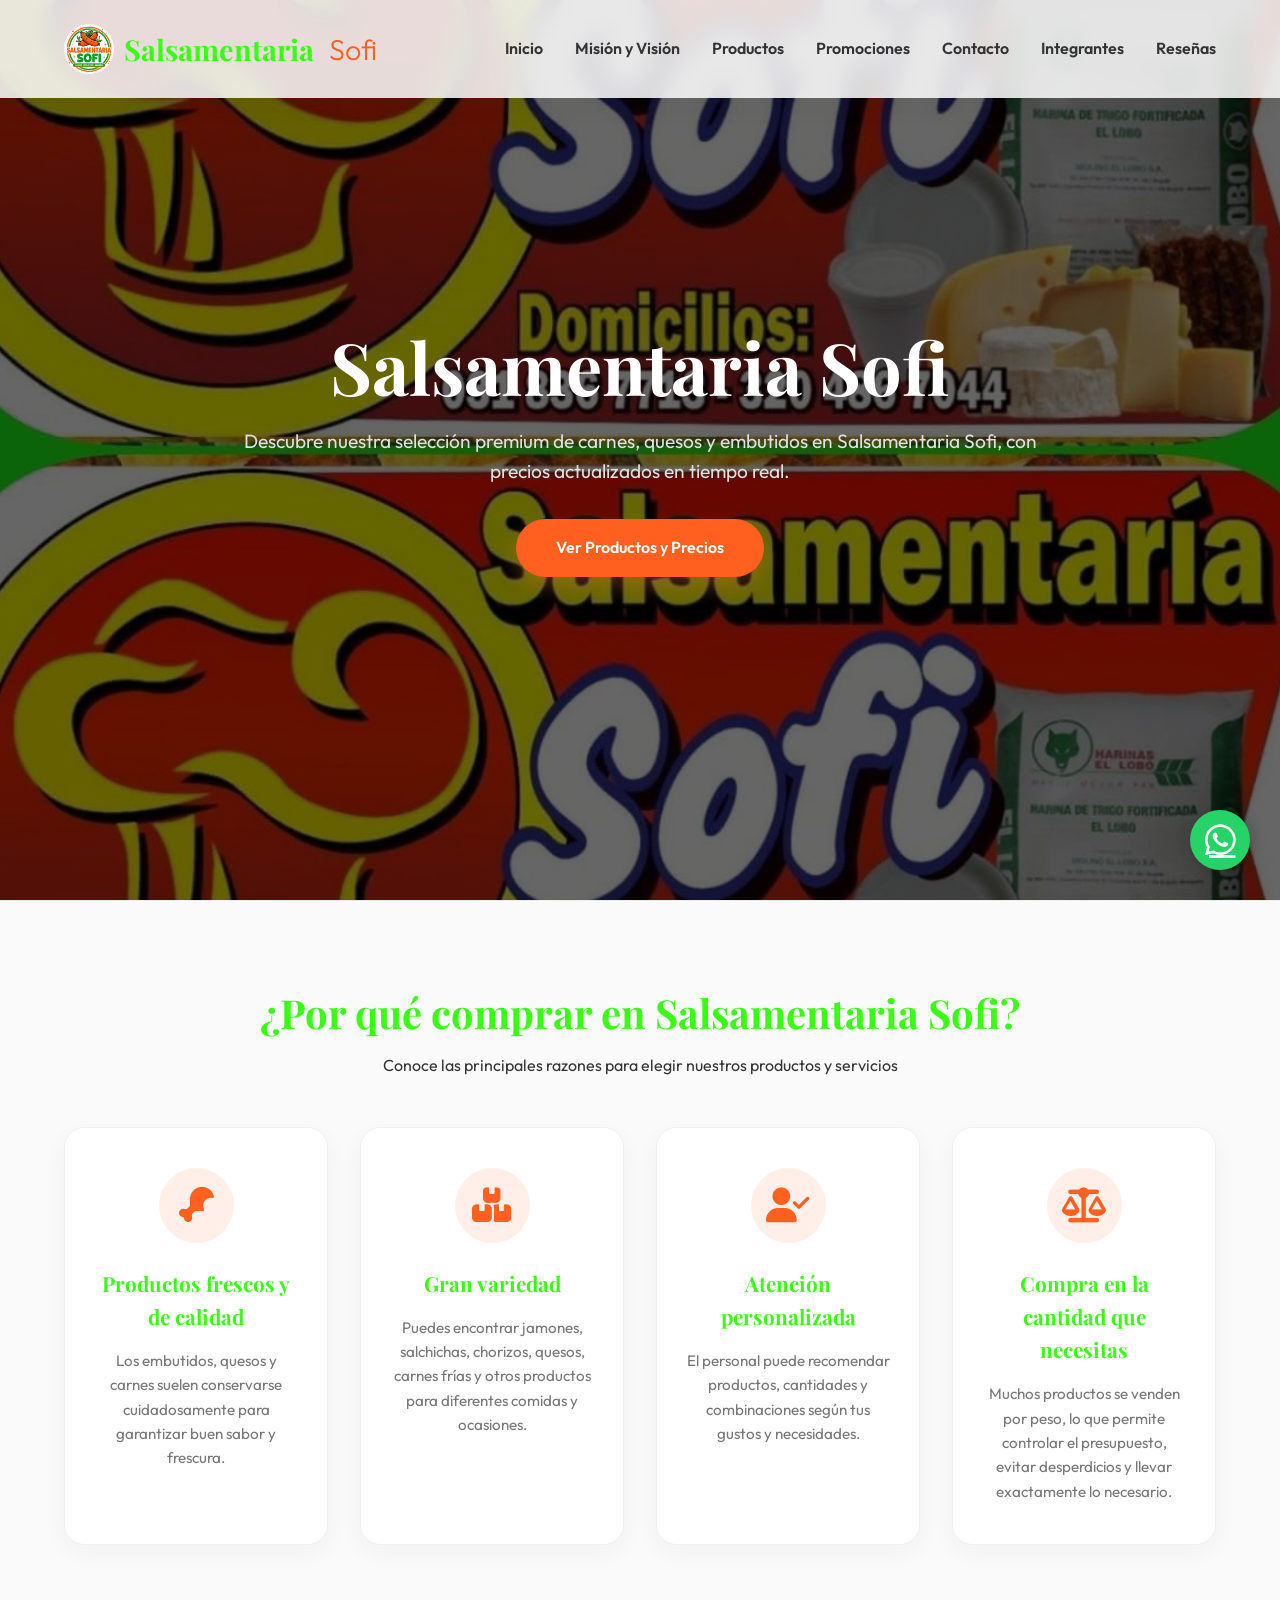
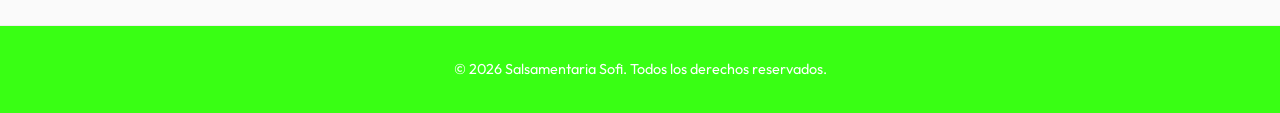
==== index.html @ 1fd6a6c7 "Actualizar fotos de integrantes y PORTADA" ====
<!DOCTYPE html>
<html lang="es">
<head>
    <meta charset="UTF-8">
    <meta name="viewport" content="width=device-width, initial-scale=1.0">
    <title>Salsamentaria Sofi</title>
    <link rel="icon" href="Logo/Favicon.jpeg" type="image/jpeg">
    <link rel="stylesheet" href="css/styles.css">
    <link href="https://fonts.googleapis.com/css2?family=Outfit:wght@300;400;600;800&family=Playfair+Display:wght@700&display=swap" rel="stylesheet">
    <link rel="stylesheet" href="https://cdnjs.cloudflare.com/ajax/libs/font-awesome/6.4.0/css/all.min.css">
</head>
<body>
    <!-- Navbar -->
    <nav class="navbar">
        <div class="logo" style="display: flex; align-items: center; gap: 10px;">
            <img src="Logo/Favicon.jpeg" alt="Salsamentaria Sofi" style="height: 50px; border-radius: 50%;">
            Salsamentaria<span>Sofi</span>
        </div>
        <ul class="nav-links">
            <li><a href="index.html">Inicio</a></li>
            <li><a href="html/nosotros.html">Misión y Visión</a></li>
            <li><a href="html/productos.html">Productos</a></li>
            <li><a href="html/promociones.html">Promociones</a></li>
            <li><a href="html/contacto.html">Contacto</a></li>
            <li><a href="html/integrantes.html">Integrantes</a></li>
            <li><a href="html/resenas.html">Reseñas</a></li>
        </ul>
        <div class="hamburger">
            <i class="fas fa-bars"></i>
        </div>
    </nav>

    <!-- Hero Section -->
    <header id="inicio" class="hero">
        <div class="hero-content">
            <h1 style="font-size: 4.5rem;">Salsamentaria Sofi</h1>
            <p>Descubre nuestra selección premium de carnes, quesos y embutidos en Salsamentaria Sofi, con precios actualizados en tiempo real.</p>
            <a href="html/productos.html" class="cta-btn">Ver Productos y Precios</a>
        </div>
    </header>

    <!-- Sección ¿Por qué comprar en Salsamentaria Sofi? -->
    <section class="why-us-section">
        <div class="section-header">
            <h2>¿Por qué comprar en Salsamentaria Sofi?</h2>
            <p>Conoce las principales razones para elegir nuestros productos y servicios</p>
        </div>
        <div class="why-us-grid">
            <div class="why-us-card">
                <div class="why-us-icon"><i class="fas fa-drumstick-bite"></i></div>
                <h3>Productos frescos y de calidad</h3>
                <p>Los embutidos, quesos y carnes suelen conservarse cuidadosamente para garantizar buen sabor y frescura.</p>
            </div>
            <div class="why-us-card">
                <div class="why-us-icon"><i class="fas fa-boxes-stacked"></i></div>
                <h3>Gran variedad</h3>
                <p>Puedes encontrar jamones, salchichas, chorizos, quesos, carnes frías y otros productos para diferentes comidas y ocasiones.</p>
            </div>
            <div class="why-us-card">
                <div class="why-us-icon"><i class="fas fa-user-check"></i></div>
                <h3>Atención personalizada</h3>
                <p>El personal puede recomendar productos, cantidades y combinaciones según tus gustos y necesidades.</p>
            </div>
            <div class="why-us-card">
                <div class="why-us-icon"><i class="fas fa-balance-scale"></i></div>
                <h3>Compra en la cantidad que necesitas</h3>
                <p>Muchos productos se venden por peso, lo que permite controlar el presupuesto, evitar desperdicios y llevar exactamente lo necesario.</p>
            </div>
        </div>
    </section>

    <!-- Footer -->
    <footer style="margin-top: auto;">
        <p>&copy; 2026 Salsamentaria Sofi. Todos los derechos reservados.</p>
    </footer>

    <!-- WhatsApp Floating Button para facilitar comunicación -->
    <a href="https://api.whatsapp.com/send?phone=573204867044&text=Hola,%20me%20gustar%C3%ADa%20saber%20m%C3%A1s%20sobre%20sus%20productos." class="whatsapp-float" target="_blank" title="Contáctanos por WhatsApp">
        <i class="fab fa-whatsapp"></i>
    </a>

    <!-- Enlace al archivo JS en la carpeta separada -->
    <script src="js/script.js"></script>
</body>
</html>
---- css/styles.css ----
:root {
    --primary-color: #FF5F1F; /* Naranja Fluorescente */
    --primary-dark: #39FF14; /* Verde Fluorescente */
    --secondary-color: #FF5F1F; /* Naranja Fluorescente */
    --bg-color: #ffffff; /* Blanco */
    --text-color: #333333;
    --text-light: #777777;
    --white: #ffffff;
    --glass-bg: rgba(255, 255, 255, 0.85);
    --transition: all 0.3s cubic-bezier(0.25, 0.8, 0.25, 1);
}

* {
    margin: 0;
    padding: 0;
    box-sizing: border-box;
    scroll-behavior: smooth;
}

body {
    font-family: 'Outfit', sans-serif;
    background-color: var(--bg-color);
    color: var(--text-color);
    line-height: 1.6;
}

h1, h2, h3, .logo {
    font-family: 'Playfair Display', serif;
}

/* Navbar */
.navbar {
    position: fixed;
    top: 0;
    width: 100%;
    display: flex;
    justify-content: space-between;
    align-items: center;
    padding: 1.5rem 5%;
    background: var(--glass-bg);
    backdrop-filter: blur(10px);
    z-index: 1000;
    box-shadow: 0 4px 30px rgba(0, 0, 0, 0.05);
}

.logo {
    font-size: 1.8rem;
    font-weight: 700;
    color: var(--primary-dark);
}

.logo img {
    height: 50px;
    width: 50px;
    border-radius: 50%;
    object-fit: cover;
}

.logo span {
    color: var(--secondary-color);
    font-family: 'Outfit', sans-serif;
    font-weight: 300;
    margin-left: 5px;
}

.nav-links {
    list-style: none;
    display: flex;
    gap: 2rem;
}

.nav-links a {
    text-decoration: none;
    color: var(--text-color);
    font-weight: 600;
    transition: var(--transition);
    font-family: 'Outfit', sans-serif;
}

.nav-links a:hover {
    color: var(--primary-color);
}

.hamburger {
    display: none;
    font-size: 1.5rem;
    cursor: pointer;
}

/* Hero Section */
.hero {
    height: 100vh;
    position: relative;
    display: flex;
    align-items: center;
    justify-content: center;
    text-align: center;
    padding: 0 5%;
    overflow: hidden;
    --mouseX: 0px;
    --mouseY: 0px;
}

.hero::before {
    content: '';
    position: absolute;
    top: 0; 
    left: 0; 
    width: 100%; 
    height: 100%;
    background: linear-gradient(rgba(0,0,0,0.6), rgba(0,0,0,0.6)) center/cover, url('../foto principal/portada_nueva.jpeg') center/cover no-repeat;
    z-index: 0;
    transition: transform 0.2s cubic-bezier(0.25, 0.46, 0.45, 0.94);
    transform: scale(1.1) translate(var(--mouseX), var(--mouseY));
}

.hero-content {
    position: relative;
    z-index: 1;
    max-width: 800px;
    animation: fadeInUp 1s ease-out;
}

.hero h1 {
    font-size: 4rem;
    color: var(--white);
    margin-bottom: 1rem;
    line-height: 1.2;
}

.hero p {
    font-size: 1.2rem;
    color: #e0e0e0;
    margin-bottom: 2rem;
}

.cta-btn {
    display: inline-block;
    padding: 1rem 2.5rem;
    background: var(--primary-color);
    color: var(--white);
    text-decoration: none;
    font-weight: 600;
    border-radius: 50px;
    transition: var(--transition);
    box-shadow: 0 10px 20px rgba(230, 126, 34, 0.3);
}

.cta-btn:hover {
    background: var(--primary-dark);
    transform: translateY(-3px);
}

/* Animations */
@keyframes fadeInUp {
    from { opacity: 0; transform: translateY(30px); }
    to { opacity: 1; transform: translateY(0); }
}

/* Sections Common */
section {
    padding: 6rem 5%;
}

.section-header {
    text-align: center;
    margin-bottom: 3rem;
}

.section-header h2 {
    font-size: 2.5rem;
    color: var(--primary-dark);
    margin-bottom: 0.5rem;
}

/* Nosotros / About */
.about {
    background-color: var(--bg-color);
}

.about-grid {
    display: grid;
    grid-template-columns: repeat(auto-fit, minmax(300px, 1fr));
    gap: 3rem;
    max-width: 1000px;
    margin: 0 auto;
}

.about-card {
    background: var(--white);
    padding: 3rem 2rem;
    border-radius: 20px;
    text-align: center;
    box-shadow: 0 10px 30px rgba(0,0,0,0.05);
    transition: var(--transition);
    border: 1px solid #f0f0f0;
}

.about-card:hover {
    transform: translateY(-10px);
    box-shadow: 0 15px 40px rgba(0,0,0,0.1);
}

.slideshow-container {
    width: 100%;
    max-width: 1000px;
    margin: 0 auto 3rem;
    overflow: hidden;
    border-radius: 20px;
    box-shadow: 0 10px 30px rgba(0,0,0,0.1);
    position: relative;
    height: 300px;
    background: var(--white);
    display: flex;
    align-items: center;
}

.slideshow-track {
    display: flex;
    width: calc(300px * 10); /* 5 images + 5 duplicates, each 300px wide */
    animation: scrollTrack 10s linear infinite;
}

.slideshow-track img {
    width: 300px;
    height: 300px;
    object-fit: cover;
    padding: 10px;
    border-radius: 20px;
    transition: var(--transition);
}

.slideshow-track img:hover {
    transform: scale(1.05);
}

@keyframes scrollTrack {
    0% { transform: translateX(0); }
    100% { transform: translateX(calc(-300px * 5)); }
}

.icon-wrapper {
    width: 80px;
    height: 80px;
    background: rgba(230, 126, 34, 0.1);
    color: var(--primary-color);
    border-radius: 50%;
    display: flex;
    align-items: center;
    justify-content: center;
    font-size: 2.5rem;
    margin: 0 auto 1.5rem;
    transition: var(--transition);
}

.about-card:hover .icon-wrapper {
    background: var(--primary-color);
    color: var(--white);
}

.about-card h3 {
    font-size: 1.8rem;
    color: var(--primary-dark);
    margin-bottom: 1rem;
}

.about-card p {
    color: var(--text-light);
    font-size: 1.1rem;
    line-height: 1.8;
}

/* Promotions */
.promotions {
    background-color: var(--white);
}

.promotions h2 {
    text-align: center;
    font-size: 2.5rem;
    margin-bottom: 3rem;
    color: var(--primary-dark);
}

.promo-grid, .product-grid {
    display: grid;
    grid-template-columns: repeat(auto-fill, minmax(280px, 1fr));
    gap: 2rem;
}

.promo-card, .product-card {
    background: var(--white);
    border-radius: 15px;
    overflow: hidden;
    box-shadow: 0 10px 30px rgba(0,0,0,0.05);
    transition: var(--transition);
    position: relative;
    border: 1px solid #f0f0f0;
}

.promo-card:hover, .product-card:hover {
    transform: translateY(-10px);
    box-shadow: 0 15px 40px rgba(0,0,0,0.1);
}

.promo-badge {
    position: absolute;
    top: 15px;
    right: 15px;
    background: var(--secondary-color);
    color: var(--white);
    padding: 0.5rem 1rem;
    border-radius: 20px;
    font-weight: 800;
    z-index: 10;
}

.promo-card img, .product-card img {
    width: 100%;
    height: 200px;
    object-fit: cover;
    transition: var(--transition);
}

.promo-card:hover img, .product-card:hover img {
    transform: scale(1.05);
}

.promo-card h3, .product-card h3 {
    padding: 1.5rem 1.5rem 0.5rem;
    font-size: 1.4rem;
}

.promo-card p, .product-card p.desc {
    padding: 0 1.5rem;
    color: var(--text-light);
    font-size: 0.95rem;
}

.price {
    padding: 1rem 1.5rem 1.5rem;
    display: flex;
    align-items: center;
    gap: 1rem;
}

.old-price {
    text-decoration: line-through;
    color: var(--text-light);
    font-size: 0.9rem;
}

.new-price {
    font-size: 1.5rem;
    font-weight: 800;
    color: var(--primary-color);
}

/* Products Live */
.live-indicator {
    display: inline-flex;
    align-items: center;
    gap: 8px;
    color: #27ae60;
    font-weight: 600;
    background: rgba(39, 174, 96, 0.1);
    padding: 0.5rem 1rem;
    border-radius: 20px;
}

.dot {
    width: 10px;
    height: 10px;
    background-color: #27ae60;
    border-radius: 50%;
    animation: pulse 1.5s infinite;
}

@keyframes pulse {
    0% { transform: scale(0.95); box-shadow: 0 0 0 0 rgba(39, 174, 96, 0.7); }
    70% { transform: scale(1); box-shadow: 0 0 0 10px rgba(39, 174, 96, 0); }
    100% { transform: scale(0.95); box-shadow: 0 0 0 0 rgba(39, 174, 96, 0); }
}

.category-filters {
    display: flex;
    justify-content: center;
    gap: 1rem;
    margin-bottom: 2rem;
    flex-wrap: wrap;
}

.filter-btn {
    padding: 0.5rem 1.5rem;
    border: 2px solid var(--primary-color);
    background: transparent;
    color: var(--primary-color);
    border-radius: 30px;
    cursor: pointer;
    font-weight: 600;
    font-family: 'Outfit', sans-serif;
    transition: var(--transition);
}

.filter-btn.active, .filter-btn:hover {
    background: var(--primary-color);
    color: var(--white);
}

.view-more {
    text-align: center;
    margin-top: 3rem;
}

.outline-btn {
    display: inline-block;
    padding: 1rem 2.5rem;
    border: 2px solid var(--primary-dark);
    color: var(--primary-dark);
    text-decoration: none;
    font-weight: 600;
    border-radius: 50px;
    transition: var(--transition);
}

.outline-btn:hover {
    background: var(--primary-dark);
    color: var(--white);
}

/* Team Section */
.team {
    background-color: var(--bg-color);
}

.team-grid {
    display: grid;
    grid-template-columns: repeat(auto-fit, minmax(280px, 1fr));
    gap: 3rem;
    max-width: 1200px;
    margin: 0 auto;
}

.team-card {
    background: var(--white);
    padding: 2rem;
    border-radius: 20px;
    text-align: center;
    box-shadow: 0 10px 30px rgba(0,0,0,0.05);
    transition: var(--transition);
    border: 1px solid #f0f0f0;
}

.team-card:hover {
    transform: translateY(-10px);
    box-shadow: 0 15px 40px rgba(0,0,0,0.1);
}

.team-img-wrapper {
    width: 250px;
    height: 250px;
    margin: 0 auto 1.5rem;
    border-radius: 50%;
    overflow: hidden;
    border: 4px solid var(--primary-color);
    padding: 4px;
    background: var(--white);
    transition: var(--transition);
}

.team-img-wrapper img {
    width: 100%;
    height: 100%;
    object-fit: cover;
    border-radius: 50%;
    transition: var(--transition);
}

.team-card:hover .team-img-wrapper {
    border-color: var(--primary-dark);
}

.team-card:hover .team-img-wrapper img {
    transform: scale(1.1);
}

.team-card h3 {
    font-size: 1.4rem;
    color: var(--primary-dark);
    margin-bottom: 0.5rem;
}

.team-card p {
    color: var(--primary-color);
    font-weight: 600;
    font-size: 0.95rem;
}

/* Contact */
.contact {
    display: grid;
    grid-template-columns: 1fr 1fr;
    gap: 0;
    padding: 0;
    background: var(--white);
}

.contact-info {
    padding: 6rem 5%;
    display: flex;
    flex-direction: column;
    justify-content: center;
}

.contact-info h2 {
    font-size: 2.5rem;
    color: var(--primary-dark);
    margin-bottom: 2rem;
}

.contact-info p {
    font-size: 1.1rem;
    margin-bottom: 1.5rem;
    display: flex;
    align-items: center;
    gap: 15px;
}

.contact-info i {
    color: var(--primary-color);
    font-size: 1.5rem;
    width: 30px;
}

.socials {
    margin-top: 2rem;
    display: flex;
    gap: 1rem;
}

.socials a {
    display: flex;
    align-items: center;
    justify-content: center;
    width: 50px;
    height: 50px;
    background: #f0f0f0;
    color: var(--primary-dark);
    border-radius: 50%;
    text-decoration: none;
    font-size: 1.5rem;
    transition: var(--transition);
}

.socials a:hover {
    background: var(--primary-color);
    color: var(--white);
    transform: translateY(-5px);
}

.map-placeholder {
    min-height: 400px;
}

/* Footer */
footer {
    background: var(--primary-dark);
    color: var(--white);
    text-align: center;
    padding: 2rem 5%;
    font-size: 0.9rem;
}

/* WhatsApp Button */
.whatsapp-float {
    position: fixed;
    bottom: 30px;
    right: 30px;
    width: 60px;
    height: 60px;
    background-color: #25d366;
    color: #fff;
    border-radius: 50%;
    display: flex;
    align-items: center;
    justify-content: center;
    font-size: 35px;
    box-shadow: 2px 2px 15px rgba(0,0,0,0.2);
    z-index: 100;
    transition: var(--transition);
}

.whatsapp-float:hover {
    transform: scale(1.1);
    box-shadow: 2px 2px 20px rgba(0,0,0,0.3);
}

/* Responsive */
@media (max-width: 768px) {
    .nav-links {
        display: none; 
    }
    
    .hamburger {
        display: block;
    }
    
    .hero h1 {
        font-size: 2.5rem;
    }
    
    .contact {
        grid-template-columns: 1fr;
    }
    
    .map-placeholder {
        height: 300px;
    }

    .reviews-container {
        grid-template-columns: 1fr;
    }
}

/* Reviews Section */
.reviews-section {
    padding: 2rem 5%;
    max-width: 1200px;
    margin: 0 auto;
}

.reviews-container {
    display: grid;
    grid-template-columns: 1fr 1fr;
    gap: 3rem;
    margin-top: 2rem;
}

.reviews-list {
    display: flex;
    flex-direction: column;
    gap: 1.5rem;
    max-height: 500px;
    overflow-y: auto;
    padding-right: 10px;
}

.review-card {
    background: var(--white);
    padding: 1.5rem;
    border-radius: 15px;
    box-shadow: 0 5px 15px rgba(0,0,0,0.05);
    border: 1px solid #f0f0f0;
}

.review-header {
    display: flex;
    align-items: center;
    gap: 1rem;
    margin-bottom: 1rem;
}

.review-avatar {
    width: 45px;
    height: 45px;
    background: var(--primary-color);
    color: var(--white);
    border-radius: 50%;
    display: flex;
    align-items: center;
    justify-content: center;
    font-size: 1.2rem;
    font-weight: 800;
}

.review-meta h4 {
    margin: 0;
    color: var(--primary-dark);
}

.stars {
    color: #ffc107;
    font-size: 0.9rem;
}

.review-text {
    font-size: 0.95rem;
    color: #555;
    line-height: 1.5;
}

.review-form-container {
    background: var(--white);
    padding: 2rem;
    border-radius: 15px;
    box-shadow: 0 10px 30px rgba(0,0,0,0.05);
    border: 1px solid #f0f0f0;
    height: fit-content;
}

.review-form-container h3 {
    margin-top: 0;
    color: var(--primary-dark);
    margin-bottom: 1.5rem;
}

.review-form .form-group {
    margin-bottom: 1.5rem;
}

.review-form label {
    display: block;
    margin-bottom: 0.5rem;
    color: var(--primary-dark);
    font-weight: 600;
}

.review-form input,
.review-form textarea {
    width: 100%;
    padding: 0.8rem;
    border: 1px solid #ccc;
    border-radius: 8px;
    font-family: inherit;
}

.rating-select {
    display: flex;
    gap: 0.5rem;
    font-size: 1.5rem;
    color: #ccc;
    cursor: pointer;
}

.rating-select i:hover,
.rating-select i.active {
    color: #ffc107;
}

/* Shopping Cart */
.cart-float-btn {
    position: fixed;
    bottom: 100px;
    right: 30px;
    width: 60px;
    height: 60px;
    background-color: var(--primary-color);
    color: var(--white);
    border-radius: 50%;
    display: flex;
    align-items: center;
    justify-content: center;
    font-size: 24px;
    box-shadow: 2px 2px 15px rgba(0,0,0,0.2);
    z-index: 100;
    cursor: pointer;
    transition: var(--transition);
}

.cart-float-btn:hover {
    transform: scale(1.1);
    background-color: var(--primary-dark);
}

.cart-badge {
    position: absolute;
    top: -5px;
    right: -5px;
    background-color: #e74c3c;
    color: white;
    border-radius: 50%;
    width: 24px;
    height: 24px;
    font-size: 12px;
    font-weight: bold;
    display: flex;
    align-items: center;
    justify-content: center;
    border: 2px solid white;
}

.cart-sidebar {
    position: fixed;
    top: 0;
    right: -400px;
    width: 350px;
    max-width: 100%;
    height: 100vh;
    background: var(--white);
    box-shadow: -5px 0 15px rgba(0,0,0,0.1);
    z-index: 1001;
    transition: right 0.3s ease;
    display: flex;
    flex-direction: column;
}

.cart-sidebar.open {
    right: 0;
}

.cart-header {
    padding: 20px;
    background: var(--primary-color);
    color: var(--white);
    display: flex;
    justify-content: space-between;
    align-items: center;
}

.cart-header h3 {
    margin: 0;
    font-size: 1.5rem;
    color: var(--white);
}

.close-cart {
    background: none;
    border: none;
    color: var(--white);
    font-size: 1.5rem;
    cursor: pointer;
}

.cart-items {
    flex: 1;
    overflow-y: auto;
    padding: 20px;
    display: flex;
    flex-direction: column;
    gap: 15px;
}

.cart-item {
    display: flex;
    gap: 10px;
    border-bottom: 1px solid #eee;
    padding-bottom: 10px;
}

.cart-item img {
    width: 60px;
    height: 60px;
    object-fit: cover;
    border-radius: 8px;
}

.cart-item-details {
    flex: 1;
}

.cart-item-title {
    font-weight: 600;
    font-size: 0.9rem;
    margin-bottom: 5px;
}

.cart-item-price {
    color: var(--primary-color);
    font-weight: bold;
}

.cart-item-actions {
    display: flex;
    align-items: center;
    gap: 10px;
    margin-top: 5px;
}

.cart-item-actions button {
    background: #f0f0f0;
    border: none;
    width: 25px;
    height: 25px;
    border-radius: 5px;
    cursor: pointer;
    font-weight: bold;
}

.cart-item-actions button:hover {
    background: #ddd;
}

.cart-footer {
    padding: 20px;
    border-top: 1px solid #eee;
    background: #fafafa;
}

.cart-total {
    display: flex;
    justify-content: space-between;
    font-size: 1.2rem;
    font-weight: bold;
    margin-bottom: 15px;
}

.whatsapp-order-btn {
    width: 100%;
    padding: 12px;
    background: #25d366;
    color: white;
    border: none;
    border-radius: 8px;
    font-size: 1.1rem;
    font-weight: bold;
    cursor: pointer;
    display: flex;
    justify-content: center;
    align-items: center;
    gap: 10px;
    transition: background 0.3s;
}

.whatsapp-order-btn:hover {
    background: #128C7E;
}

.add-to-cart-btn {
    width: 100%;
    padding: 10px;
    background: var(--primary-color);
    color: white;
    border: none;
    border-radius: 8px;
    font-weight: 600;
    cursor: pointer;
    margin-top: 10px;
    transition: background 0.3s;
}

.add-to-cart-btn:hover {
    background: var(--primary-dark);
}

.cart-overlay {
    position: fixed;
    top: 0;
    left: 0;
    width: 100%;
    height: 100%;
    background: rgba(0,0,0,0.5);
    z-index: 1000;
    display: none;
}

.cart-overlay.show {
    display: block;
}

/* Sección ¿Por qué comprar en Salsamentaria Sofi? */
.why-us-section {
    padding: 5rem 5%;
    background: #fafafa;
    border-top: 1px solid #eee;
    border-bottom: 1px solid #eee;
}

.why-us-grid {
    display: grid;
    grid-template-columns: repeat(auto-fit, minmax(240px, 1fr));
    gap: 2rem;
    max-width: 1200px;
    margin: 0 auto;
}

.why-us-card {
    background: var(--white);
    padding: 2.5rem 1.8rem;
    border-radius: 20px;
    text-align: center;
    box-shadow: 0 8px 25px rgba(0,0,0,0.04);
    transition: var(--transition);
    border: 1px solid #f0f0f0;
    position: relative;
    overflow: hidden;
    display: flex;
    flex-direction: column;
    align-items: center;
}

.why-us-card::before {
    content: '';
    position: absolute;
    top: 0;
    left: 0;
    width: 100%;
    height: 4px;
    background: linear-gradient(90deg, var(--primary-color), var(--primary-dark));
    opacity: 0;
    transition: var(--transition);
}

.why-us-card:hover {
    transform: translateY(-8px);
    box-shadow: 0 15px 35px rgba(0,0,0,0.08);
}

.why-us-card:hover::before {
    opacity: 1;
}

.why-us-icon {
    width: 75px;
    height: 75px;
    background: rgba(255, 95, 31, 0.1);
    color: var(--primary-color);
    border-radius: 50%;
    display: flex;
    align-items: center;
    justify-content: center;
    font-size: 2.2rem;
    margin-bottom: 1.5rem;
    transition: var(--transition);
}

.why-us-card:hover .why-us-icon {
    background: var(--primary-color);
    color: var(--white);
    transform: scale(1.1) rotate(5deg);
}

.why-us-card h3 {
    font-size: 1.3rem;
    color: var(--primary-dark);
    margin-bottom: 1rem;
    font-weight: 700;
}

.why-us-card p {
    color: var(--text-light);
    font-size: 0.95rem;
    line-height: 1.6;
}
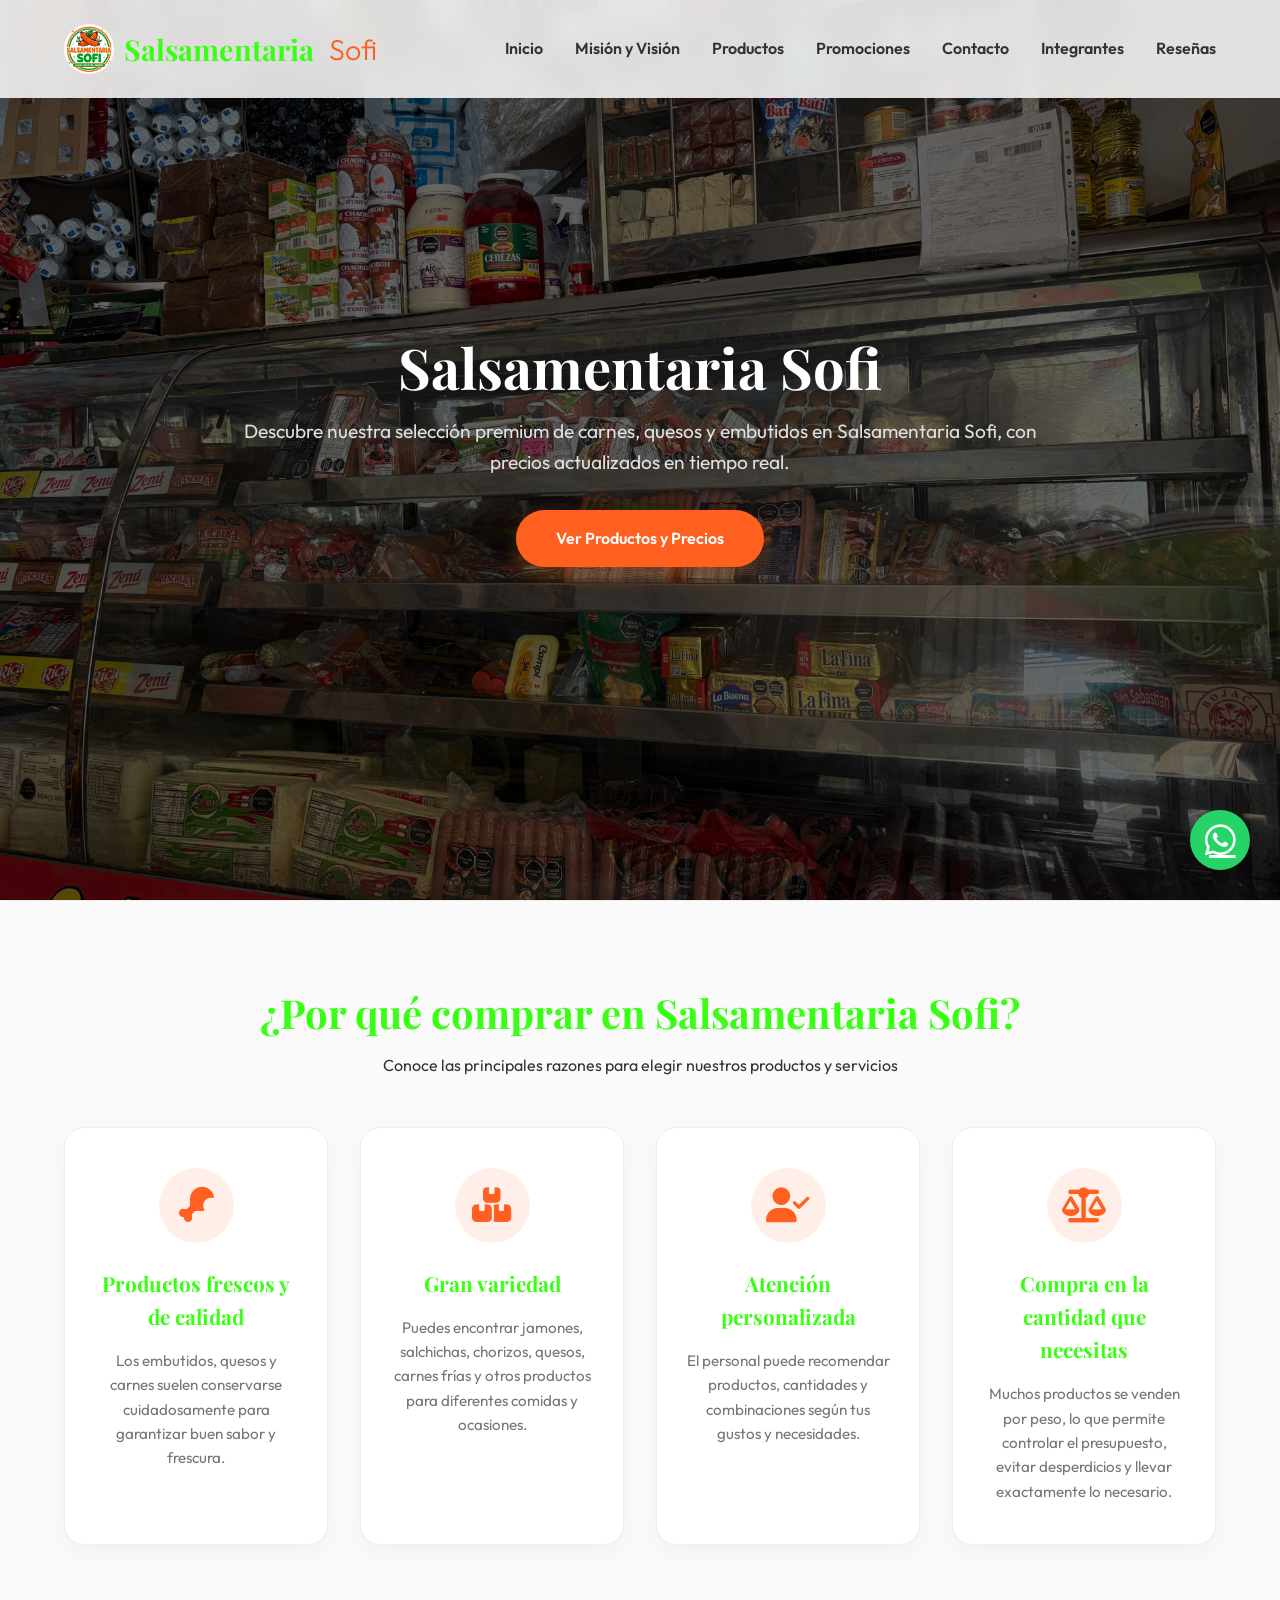
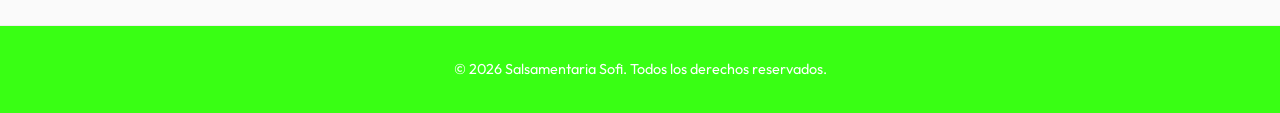
==== commit 532ea178: "Actualizar foto principal y tamaño del título" ====
--- a/index.html
+++ b/index.html
@@ -33,7 +33,7 @@
     <!-- Hero Section -->
     <header id="inicio" class="hero">
         <div class="hero-content">
-            <h1 style="font-size: 4.5rem;">Salsamentaria Sofi</h1>
+            <h1 style="font-size: 3.5rem;">Salsamentaria Sofi</h1>
             <p>Descubre nuestra selección premium de carnes, quesos y embutidos en Salsamentaria Sofi, con precios actualizados en tiempo real.</p>
             <a href="html/productos.html" class="cta-btn">Ver Productos y Precios</a>
         </div>
--- a/css/styles.css
+++ b/css/styles.css
@@ -108,7 +108,7 @@
     left: 0; 
     width: 100%; 
     height: 100%;
-    background: linear-gradient(rgba(0,0,0,0.6), rgba(0,0,0,0.6)) center/cover, url('../foto principal/portada_nueva.jpeg') center/cover no-repeat;
+    background: linear-gradient(rgba(0,0,0,0.6), rgba(0,0,0,0.6)) center/cover, url('../foto principal/PORTADA.jpeg') center/cover no-repeat;
     z-index: 0;
     transition: transform 0.2s cubic-bezier(0.25, 0.46, 0.45, 0.94);
     transform: scale(1.1) translate(var(--mouseX), var(--mouseY));
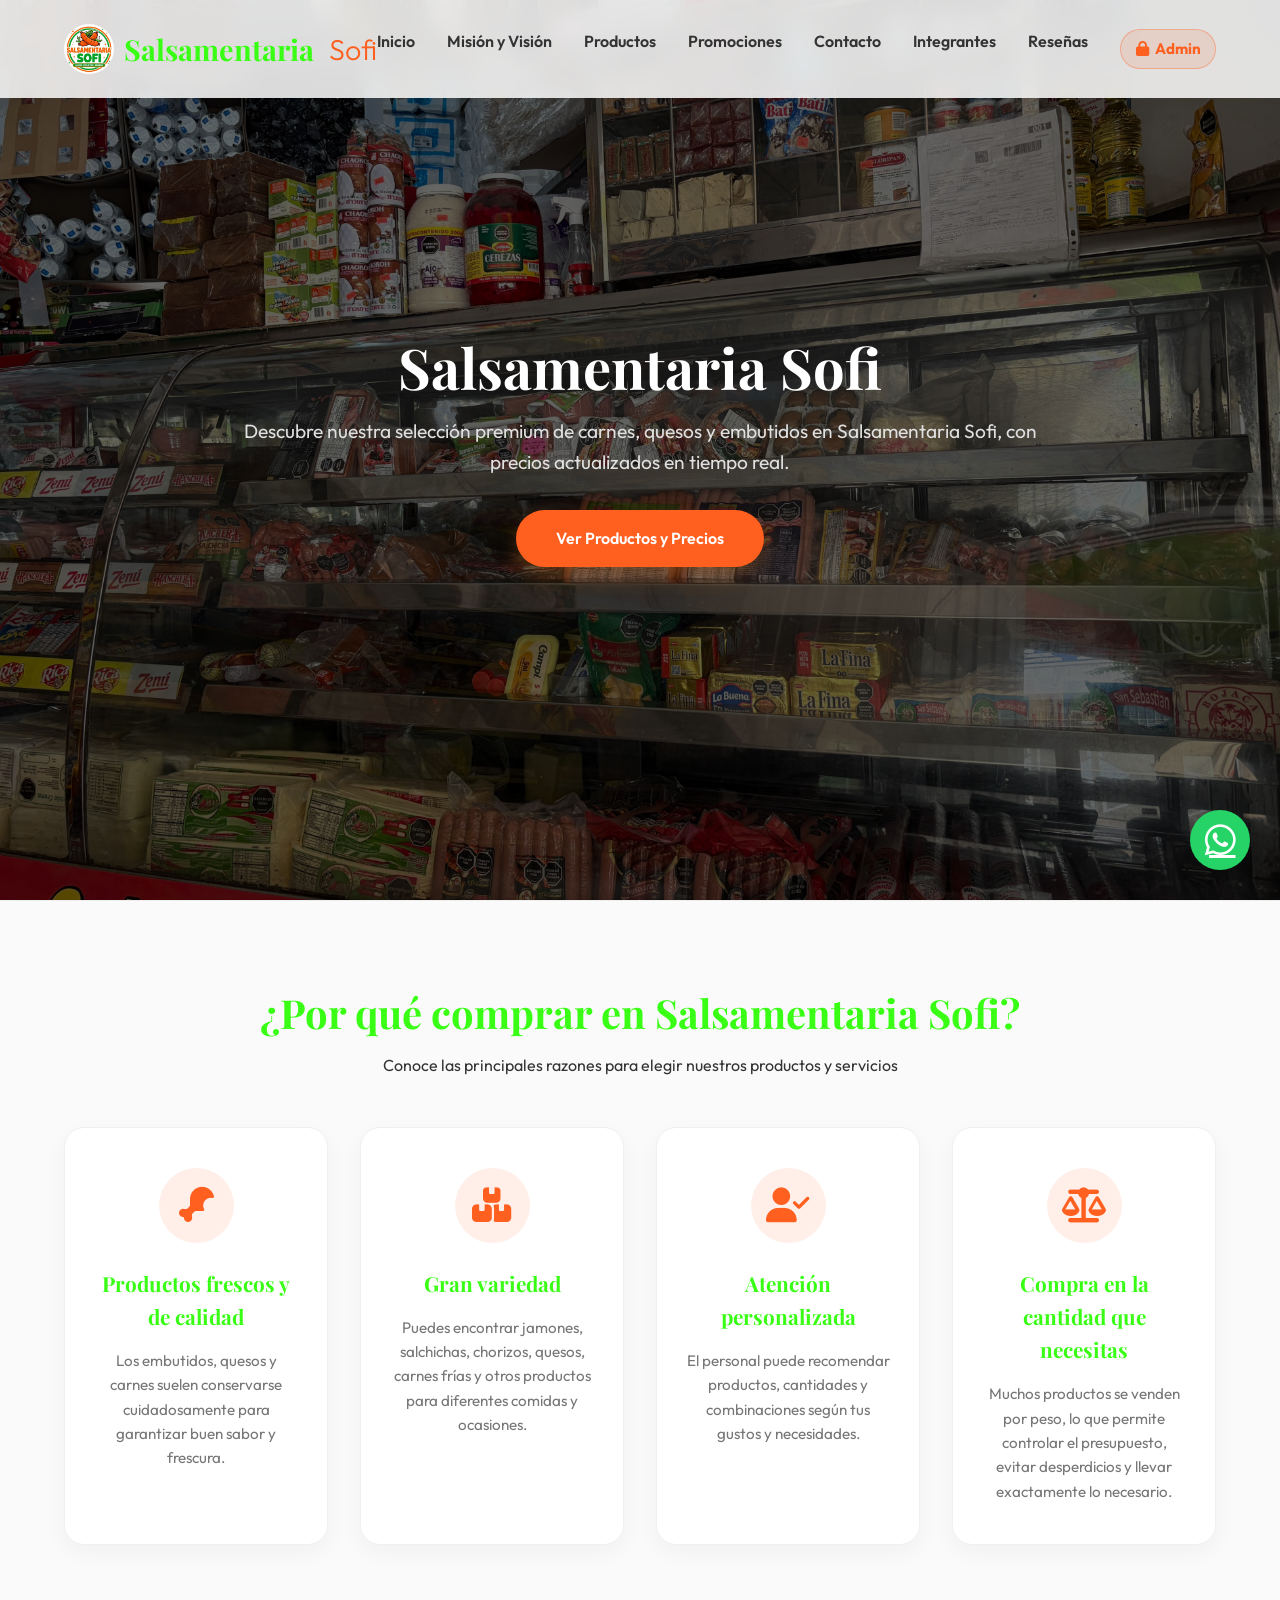
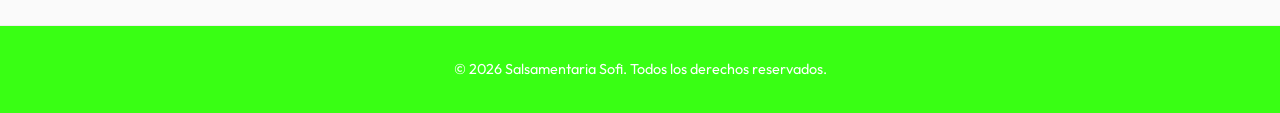
==== commit cab7393c: "Agregar panel de administracion de productos, login seguro y sincronizacion dinamica" ====
--- a/index.html
+++ b/index.html
@@ -3,7 +3,7 @@
 <head>
     <meta charset="UTF-8">
     <meta name="viewport" content="width=device-width, initial-scale=1.0">
-    <title>Salsamentaria Sofi</title>
+    <title>Salsamentaria Sofi - Embutidos, Lácteos y Más</title>
     <link rel="icon" href="Logo/Favicon.jpeg" type="image/jpeg">
     <link rel="stylesheet" href="css/styles.css">
     <link href="https://fonts.googleapis.com/css2?family=Outfit:wght@300;400;600;800&family=Playfair+Display:wght@700&display=swap" rel="stylesheet">
@@ -24,6 +24,7 @@
             <li><a href="html/contacto.html">Contacto</a></li>
             <li><a href="html/integrantes.html">Integrantes</a></li>
             <li><a href="html/resenas.html">Reseñas</a></li>
+            <li><a href="html/admin.html" class="admin-nav-link"><i class="fas fa-lock"></i> Admin</a></li>
         </ul>
         <div class="hamburger">
             <i class="fas fa-bars"></i>
--- a/css/styles.css
+++ b/css/styles.css
@@ -1032,3 +1032,725 @@
     line-height: 1.6;
 }
 
+/* ========================================================
+   ESTILOS DE ADMINISTRACIÓN DE PRODUCTOS (ADMIN DASHBOARD)
+   ======================================================== */
+
+.admin-nav-link {
+    background: rgba(255, 95, 31, 0.12);
+    color: var(--primary-color) !important;
+    padding: 0.4rem 0.9rem !important;
+    border-radius: 50px;
+    border: 1px solid rgba(255, 95, 31, 0.35);
+    display: inline-flex !important;
+    align-items: center;
+    gap: 6px;
+    font-size: 0.95rem;
+    font-weight: 700 !important;
+    transition: var(--transition);
+}
+
+.admin-nav-link:hover, .admin-nav-link.active {
+    background: var(--primary-color) !important;
+    color: #ffffff !important;
+    box-shadow: 0 4px 15px rgba(255, 95, 31, 0.35);
+    transform: translateY(-2px);
+}
+
+/* Contenedor principal de administración */
+.admin-wrapper {
+    padding-top: 100px;
+    padding-bottom: 60px;
+    min-height: calc(100vh - 80px);
+    background: linear-gradient(135deg, #fdfbfb 0%, #f4f6f9 100%);
+}
+
+/* Vista de Login */
+.admin-login-container {
+    max-width: 460px;
+    margin: 40px auto;
+    padding: 2.5rem 2rem;
+    background: #ffffff;
+    border-radius: 20px;
+    box-shadow: 0 20px 40px rgba(0, 0, 0, 0.08);
+    border: 1px solid rgba(0, 0, 0, 0.05);
+    text-align: center;
+    position: relative;
+    overflow: hidden;
+    animation: fadeInUp 0.6s ease-out;
+}
+
+.admin-login-container::before {
+    content: '';
+    position: absolute;
+    top: 0;
+    left: 0;
+    width: 100%;
+    height: 6px;
+    background: linear-gradient(90deg, var(--primary-color), #ff8f00);
+}
+
+.admin-login-avatar {
+    width: 80px;
+    height: 80px;
+    background: rgba(255, 95, 31, 0.12);
+    color: var(--primary-color);
+    border-radius: 50%;
+    display: flex;
+    align-items: center;
+    justify-content: center;
+    font-size: 2.4rem;
+    margin: 0 auto 1.5rem;
+    box-shadow: 0 8px 20px rgba(255, 95, 31, 0.15);
+}
+
+.admin-login-title {
+    font-size: 1.8rem;
+    color: var(--text-color);
+    margin-bottom: 0.5rem;
+}
+
+.admin-login-subtitle {
+    color: var(--text-light);
+    font-size: 0.95rem;
+    margin-bottom: 2rem;
+}
+
+.form-group-admin {
+    margin-bottom: 1.25rem;
+    text-align: left;
+}
+
+.form-group-admin label {
+    display: block;
+    margin-bottom: 0.5rem;
+    font-weight: 600;
+    font-size: 0.9rem;
+    color: var(--text-color);
+}
+
+.input-with-icon {
+    position: relative;
+    display: flex;
+    align-items: center;
+}
+
+.input-with-icon i.field-icon {
+    position: absolute;
+    left: 14px;
+    color: #a0aec0;
+    font-size: 1rem;
+    pointer-events: none;
+}
+
+.input-with-icon input, .admin-select, .admin-textarea {
+    width: 100%;
+    padding: 0.8rem 1rem 0.8rem 2.6rem;
+    border: 1.5px solid #e2e8f0;
+    border-radius: 12px;
+    font-size: 0.95rem;
+    font-family: 'Outfit', sans-serif;
+    color: var(--text-color);
+    background: #f8fafc;
+    transition: var(--transition);
+}
+
+.input-with-icon input:focus, .admin-select:focus, .admin-textarea:focus {
+    outline: none;
+    border-color: var(--primary-color);
+    background: #ffffff;
+    box-shadow: 0 0 0 4px rgba(255, 95, 31, 0.15);
+}
+
+.toggle-password-btn {
+    position: absolute;
+    right: 12px;
+    background: none;
+    border: none;
+    color: #a0aec0;
+    cursor: pointer;
+    font-size: 1rem;
+    padding: 6px;
+    transition: color 0.2s;
+}
+
+.toggle-password-btn:hover {
+    color: var(--primary-color);
+}
+
+.login-btn {
+    width: 100%;
+    padding: 0.9rem;
+    background: linear-gradient(135deg, var(--primary-color) 0%, #e65100 100%);
+    color: #ffffff;
+    border: none;
+    border-radius: 12px;
+    font-size: 1rem;
+    font-weight: 700;
+    font-family: 'Outfit', sans-serif;
+    cursor: pointer;
+    transition: var(--transition);
+    display: flex;
+    align-items: center;
+    justify-content: center;
+    gap: 8px;
+    box-shadow: 0 8px 18px rgba(255, 95, 31, 0.25);
+    margin-top: 1rem;
+}
+
+.login-btn:hover {
+    transform: translateY(-2px);
+    box-shadow: 0 12px 24px rgba(255, 95, 31, 0.35);
+}
+
+.alert-message {
+    padding: 0.8rem 1rem;
+    border-radius: 10px;
+    margin-bottom: 1.2rem;
+    font-size: 0.9rem;
+    display: none;
+    align-items: center;
+    gap: 8px;
+    text-align: left;
+}
+
+.alert-error {
+    background: #fee2e2;
+    color: #b91c1c;
+    border: 1px solid #fca5a5;
+}
+
+/* Dashboard Header */
+.dashboard-header {
+    max-width: 1280px;
+    margin: 0 auto 2rem;
+    padding: 0 1.5rem;
+    display: flex;
+    justify-content: space-between;
+    align-items: center;
+    flex-wrap: wrap;
+    gap: 1.5rem;
+}
+
+.dashboard-user-info {
+    display: flex;
+    align-items: center;
+    gap: 15px;
+}
+
+.dashboard-avatar {
+    width: 55px;
+    height: 55px;
+    border-radius: 50%;
+    background: linear-gradient(135deg, var(--primary-color), #ff8f00);
+    color: #ffffff;
+    display: flex;
+    align-items: center;
+    justify-content: center;
+    font-size: 1.4rem;
+    font-weight: 700;
+    box-shadow: 0 6px 16px rgba(255, 95, 31, 0.3);
+}
+
+.dashboard-greeting h2 {
+    font-size: 1.6rem;
+    margin-bottom: 2px;
+    color: #1e293b;
+}
+
+.admin-badge {
+    display: inline-flex;
+    align-items: center;
+    gap: 6px;
+    background: #dcfce7;
+    color: #15803d;
+    padding: 2px 10px;
+    border-radius: 20px;
+    font-size: 0.8rem;
+    font-weight: 600;
+}
+
+.admin-badge::before {
+    content: '';
+    width: 7px;
+    height: 7px;
+    background: #22c55e;
+    border-radius: 50%;
+    display: inline-block;
+}
+
+.dashboard-header-actions {
+    display: flex;
+    align-items: center;
+    gap: 10px;
+    flex-wrap: wrap;
+}
+
+/* Botones genéricos de admin */
+.btn-admin {
+    padding: 0.65rem 1.2rem;
+    border-radius: 10px;
+    font-size: 0.9rem;
+    font-weight: 600;
+    font-family: 'Outfit', sans-serif;
+    cursor: pointer;
+    transition: var(--transition);
+    display: inline-flex;
+    align-items: center;
+    gap: 8px;
+    border: none;
+    text-decoration: none;
+}
+
+.btn-primary-admin {
+    background: linear-gradient(135deg, var(--primary-color) 0%, #e65100 100%);
+    color: #ffffff;
+    box-shadow: 0 4px 12px rgba(255, 95, 31, 0.25);
+}
+
+.btn-primary-admin:hover {
+    transform: translateY(-2px);
+    box-shadow: 0 6px 18px rgba(255, 95, 31, 0.35);
+}
+
+.btn-secondary-admin {
+    background: #ffffff;
+    color: #334155;
+    border: 1.5px solid #cbd5e1;
+}
+
+.btn-secondary-admin:hover {
+    background: #f1f5f9;
+    border-color: #94a3b8;
+    transform: translateY(-2px);
+}
+
+.btn-danger-admin {
+    background: #fee2e2;
+    color: #dc2626;
+    border: 1.5px solid #fca5a5;
+}
+
+.btn-danger-admin:hover {
+    background: #dc2626;
+    color: #ffffff;
+}
+
+/* Stats Cards */
+.stats-grid {
+    max-width: 1280px;
+    margin: 0 auto 2.5rem;
+    padding: 0 1.5rem;
+    display: grid;
+    grid-template-columns: repeat(auto-fit, minmax(240px, 1fr));
+    gap: 1.5rem;
+}
+
+.stat-card {
+    background: #ffffff;
+    padding: 1.5rem;
+    border-radius: 16px;
+    box-shadow: 0 8px 24px rgba(0, 0, 0, 0.04);
+    border: 1px solid rgba(0, 0, 0, 0.04);
+    display: flex;
+    align-items: center;
+    gap: 1.2rem;
+    transition: var(--transition);
+}
+
+.stat-card:hover {
+    transform: translateY(-4px);
+    box-shadow: 0 14px 28px rgba(0, 0, 0, 0.08);
+}
+
+.stat-icon {
+    width: 60px;
+    height: 60px;
+    border-radius: 14px;
+    display: flex;
+    align-items: center;
+    justify-content: center;
+    font-size: 1.7rem;
+}
+
+.stat-info h4 {
+    font-size: 0.85rem;
+    color: var(--text-light);
+    font-family: 'Outfit', sans-serif;
+    font-weight: 500;
+    text-transform: uppercase;
+    letter-spacing: 0.5px;
+    margin-bottom: 4px;
+}
+
+.stat-info .stat-value {
+    font-size: 1.7rem;
+    font-weight: 800;
+    color: #1e293b;
+    font-family: 'Outfit', sans-serif;
+}
+
+/* Toolbar de Filtros y Búsqueda */
+.admin-toolbar {
+    max-width: 1280px;
+    margin: 0 auto 1.5rem;
+    padding: 0 1.5rem;
+    display: flex;
+    justify-content: space-between;
+    align-items: center;
+    flex-wrap: wrap;
+    gap: 1rem;
+}
+
+.toolbar-search {
+    flex: 1;
+    min-width: 260px;
+    position: relative;
+}
+
+.toolbar-search input {
+    width: 100%;
+    padding: 0.75rem 1rem 0.75rem 2.6rem;
+    border: 1.5px solid #cbd5e1;
+    border-radius: 12px;
+    font-size: 0.95rem;
+    background: #ffffff;
+    font-family: 'Outfit', sans-serif;
+    transition: var(--transition);
+}
+
+.toolbar-search input:focus {
+    outline: none;
+    border-color: var(--primary-color);
+    box-shadow: 0 0 0 3px rgba(255, 95, 31, 0.15);
+}
+
+.toolbar-search i {
+    position: absolute;
+    left: 14px;
+    top: 50%;
+    transform: translateY(-50%);
+    color: #94a3b8;
+}
+
+.toolbar-filters {
+    display: flex;
+    align-items: center;
+    gap: 10px;
+    flex-wrap: wrap;
+}
+
+.toolbar-select {
+    padding: 0.75rem 1.2rem;
+    border: 1.5px solid #cbd5e1;
+    border-radius: 12px;
+    background: #ffffff;
+    font-size: 0.9rem;
+    font-family: 'Outfit', sans-serif;
+    color: #334155;
+    cursor: pointer;
+    outline: none;
+    transition: var(--transition);
+}
+
+.toolbar-select:focus {
+    border-color: var(--primary-color);
+}
+
+/* Contenedor de la Tabla de Productos */
+.admin-table-container {
+    max-width: 1280px;
+    margin: 0 auto;
+    padding: 0 1.5rem;
+}
+
+.admin-card-table {
+    background: #ffffff;
+    border-radius: 18px;
+    box-shadow: 0 10px 30px rgba(0, 0, 0, 0.05);
+    border: 1px solid rgba(0, 0, 0, 0.05);
+    overflow: hidden;
+}
+
+.table-responsive {
+    overflow-x: auto;
+}
+
+.admin-table {
+    width: 100%;
+    border-collapse: collapse;
+    text-align: left;
+}
+
+.admin-table th {
+    background: #f8fafc;
+    padding: 1rem 1.2rem;
+    font-size: 0.85rem;
+    font-weight: 700;
+    color: #475569;
+    text-transform: uppercase;
+    letter-spacing: 0.5px;
+    border-bottom: 2px solid #e2e8f0;
+}
+
+.admin-table td {
+    padding: 1rem 1.2rem;
+    border-bottom: 1px solid #f1f5f9;
+    font-size: 0.95rem;
+    color: #334155;
+    vertical-align: middle;
+}
+
+.admin-table tbody tr {
+    transition: background 0.2s;
+}
+
+.admin-table tbody tr:hover {
+    background: #fdf8f5;
+}
+
+.product-thumb {
+    width: 50px;
+    height: 50px;
+    border-radius: 10px;
+    object-fit: cover;
+    border: 1px solid #e2e8f0;
+    background: #f1f5f9;
+    display: block;
+}
+
+.badge-category {
+    display: inline-block;
+    padding: 4px 10px;
+    border-radius: 20px;
+    font-size: 0.78rem;
+    font-weight: 700;
+    text-transform: capitalize;
+}
+
+.badge-embutidos { background: #fee2e2; color: #dc2626; }
+.badge-lacteos { background: #e0f2fe; color: #0284c7; }
+.badge-salsas { background: #ffedd5; color: #ea580c; }
+.badge-desechables { background: #f3e8ff; color: #9333ea; }
+.badge-panaderia { background: #fef3c7; color: #d97706; }
+.badge-promociones { background: #dcfce7; color: #16a34a; }
+.badge-otro { background: #f1f5f9; color: #475569; }
+
+.table-actions {
+    display: flex;
+    align-items: center;
+    gap: 8px;
+}
+
+.btn-action-icon {
+    width: 36px;
+    height: 36px;
+    border-radius: 8px;
+    display: inline-flex;
+    align-items: center;
+    justify-content: center;
+    border: none;
+    cursor: pointer;
+    transition: var(--transition);
+    font-size: 0.95rem;
+}
+
+.btn-edit {
+    background: #e0f2fe;
+    color: #0284c7;
+}
+
+.btn-edit:hover {
+    background: #0284c7;
+    color: #ffffff;
+    transform: scale(1.08);
+}
+
+.btn-delete {
+    background: #fee2e2;
+    color: #dc2626;
+}
+
+.btn-delete:hover {
+    background: #dc2626;
+    color: #ffffff;
+    transform: scale(1.08);
+}
+
+.table-footer-info {
+    padding: 1rem 1.5rem;
+    background: #f8fafc;
+    border-top: 1px solid #e2e8f0;
+    display: flex;
+    justify-content: space-between;
+    align-items: center;
+    font-size: 0.9rem;
+    color: var(--text-light);
+    flex-wrap: wrap;
+    gap: 10px;
+}
+
+/* Modales */
+.admin-modal-overlay {
+    position: fixed;
+    top: 0;
+    left: 0;
+    width: 100%;
+    height: 100%;
+    background: rgba(15, 23, 42, 0.6);
+    backdrop-filter: blur(5px);
+    z-index: 2000;
+    display: none;
+    align-items: center;
+    justify-content: center;
+    padding: 1.5rem;
+}
+
+.admin-modal-overlay.active {
+    display: flex;
+}
+
+.admin-modal {
+    background: #ffffff;
+    width: 100%;
+    max-width: 620px;
+    max-height: 90vh;
+    border-radius: 20px;
+    box-shadow: 0 25px 50px -12px rgba(0, 0, 0, 0.25);
+    display: flex;
+    flex-direction: column;
+    overflow: hidden;
+    animation: zoomIn 0.3s cubic-bezier(0.16, 1, 0.3, 1);
+}
+
+@keyframes zoomIn {
+    from { opacity: 0; transform: scale(0.92); }
+    to { opacity: 1; transform: scale(1); }
+}
+
+.admin-modal-header {
+    padding: 1.5rem 1.8rem;
+    border-bottom: 1px solid #e2e8f0;
+    display: flex;
+    justify-content: space-between;
+    align-items: center;
+}
+
+.admin-modal-header h3 {
+    font-size: 1.4rem;
+    color: #1e293b;
+    margin: 0;
+}
+
+.admin-modal-close {
+    background: none;
+    border: none;
+    font-size: 1.3rem;
+    color: #94a3b8;
+    cursor: pointer;
+    transition: color 0.2s;
+}
+
+.admin-modal-close:hover {
+    color: #ef4444;
+}
+
+.admin-modal-body {
+    padding: 1.8rem;
+    overflow-y: auto;
+}
+
+.admin-modal-footer {
+    padding: 1.2rem 1.8rem;
+    background: #f8fafc;
+    border-top: 1px solid #e2e8f0;
+    display: flex;
+    justify-content: flex-end;
+    gap: 12px;
+}
+
+.image-preview-box {
+    width: 100%;
+    height: 160px;
+    border: 2px dashed #cbd5e1;
+    border-radius: 12px;
+    display: flex;
+    align-items: center;
+    justify-content: center;
+    overflow: hidden;
+    background: #f8fafc;
+    margin-top: 8px;
+    position: relative;
+}
+
+.image-preview-box img {
+    max-width: 100%;
+    max-height: 100%;
+    object-fit: contain;
+}
+
+.image-preview-box span {
+    color: #94a3b8;
+    font-size: 0.9rem;
+}
+
+/* Toast Notifications */
+.admin-toast-container {
+    position: fixed;
+    bottom: 25px;
+    right: 25px;
+    z-index: 3000;
+    display: flex;
+    flex-direction: column;
+    gap: 10px;
+}
+
+.admin-toast {
+    background: #1e293b;
+    color: #ffffff;
+    padding: 1rem 1.4rem;
+    border-radius: 12px;
+    box-shadow: 0 10px 25px rgba(0, 0, 0, 0.2);
+    display: flex;
+    align-items: center;
+    gap: 12px;
+    font-size: 0.95rem;
+    animation: slideInRight 0.3s ease-out;
+    min-width: 280px;
+}
+
+.admin-toast.success {
+    border-left: 5px solid #22c55e;
+}
+
+.admin-toast.error {
+    border-left: 5px solid #ef4444;
+}
+
+.admin-toast.info {
+    border-left: 5px solid #3b82f6;
+}
+
+@keyframes slideInRight {
+    from { transform: translateX(100%); opacity: 0; }
+    to { transform: translateX(0); opacity: 1; }
+}
+
+@media (max-width: 768px) {
+    .dashboard-header {
+        flex-direction: column;
+        align-items: flex-start;
+    }
+    .admin-toolbar {
+        flex-direction: column;
+        align-items: stretch;
+    }
+    .toolbar-filters {
+        width: 100%;
+    }
+    .toolbar-select {
+        flex: 1;
+    }
+}
+
+
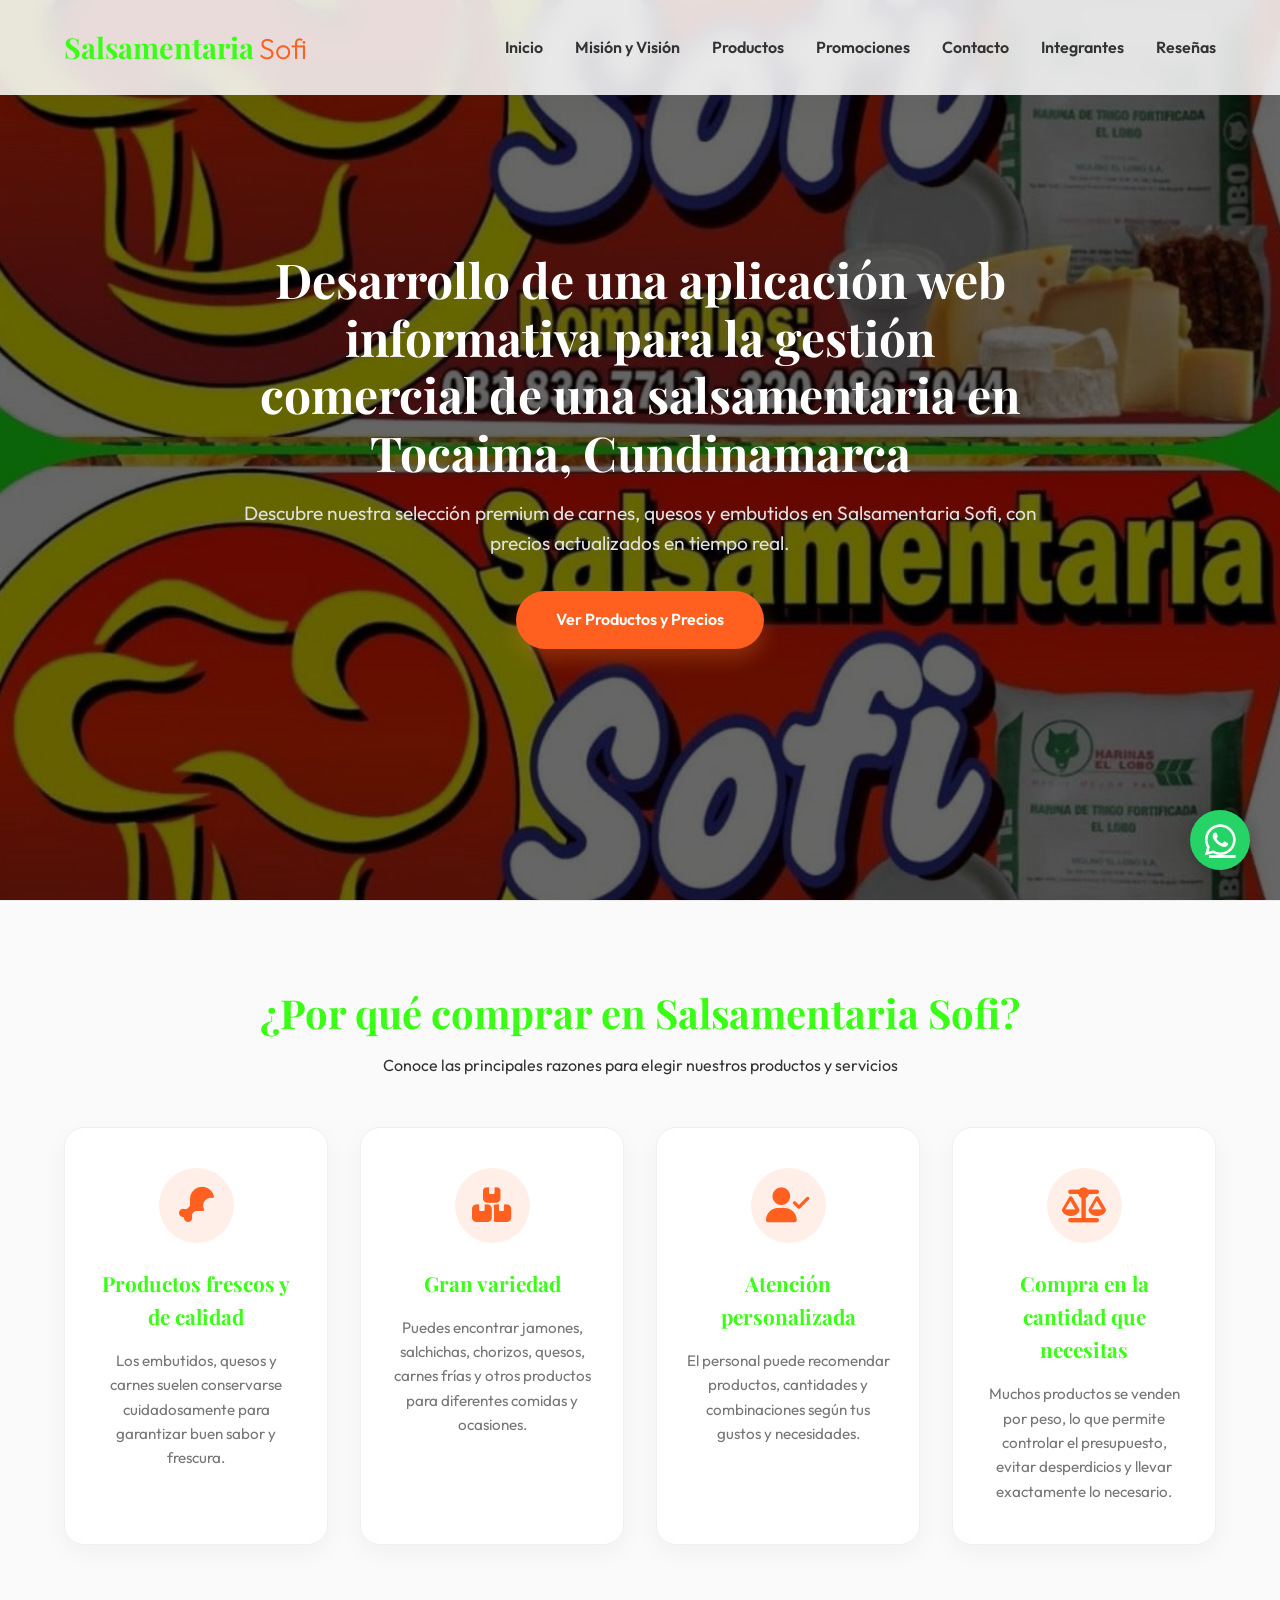
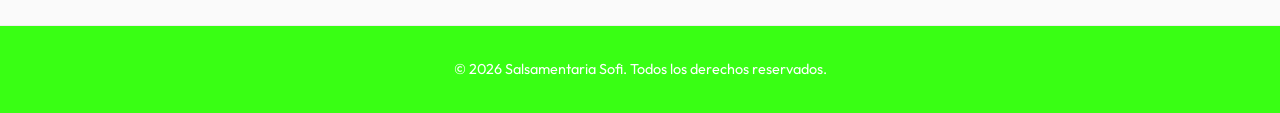
==== commit dc98d919: "Actualizacion proyecto SalsamentariaSofi" ====
--- a/index.html
+++ b/index.html
@@ -3,8 +3,7 @@
 <head>
     <meta charset="UTF-8">
     <meta name="viewport" content="width=device-width, initial-scale=1.0">
-    <title>Salsamentaria Sofi - Embutidos, Lácteos y Más</title>
-    <link rel="icon" href="Logo/Favicon.jpeg" type="image/jpeg">
+    <title>Desarrollo de una aplicación web informativa para la gestión comercial de una salsamentaria en Tocaima Cundinamarca</title>
     <link rel="stylesheet" href="css/styles.css">
     <link href="https://fonts.googleapis.com/css2?family=Outfit:wght@300;400;600;800&family=Playfair+Display:wght@700&display=swap" rel="stylesheet">
     <link rel="stylesheet" href="https://cdnjs.cloudflare.com/ajax/libs/font-awesome/6.4.0/css/all.min.css">
@@ -12,10 +11,7 @@
 <body>
     <!-- Navbar -->
     <nav class="navbar">
-        <div class="logo" style="display: flex; align-items: center; gap: 10px;">
-            <img src="Logo/Favicon.jpeg" alt="Salsamentaria Sofi" style="height: 50px; border-radius: 50%;">
-            Salsamentaria<span>Sofi</span>
-        </div>
+        <div class="logo">Salsamentaria<span>Sofi</span></div>
         <ul class="nav-links">
             <li><a href="index.html">Inicio</a></li>
             <li><a href="html/nosotros.html">Misión y Visión</a></li>
@@ -24,7 +20,6 @@
             <li><a href="html/contacto.html">Contacto</a></li>
             <li><a href="html/integrantes.html">Integrantes</a></li>
             <li><a href="html/resenas.html">Reseñas</a></li>
-            <li><a href="html/admin.html" class="admin-nav-link"><i class="fas fa-lock"></i> Admin</a></li>
         </ul>
         <div class="hamburger">
             <i class="fas fa-bars"></i>
@@ -34,7 +29,7 @@
     <!-- Hero Section -->
     <header id="inicio" class="hero">
         <div class="hero-content">
-            <h1 style="font-size: 3.5rem;">Salsamentaria Sofi</h1>
+            <h1 style="font-size: 3rem;">Desarrollo de una aplicación web informativa para la gestión comercial de una salsamentaria en Tocaima, Cundinamarca</h1>
             <p>Descubre nuestra selección premium de carnes, quesos y embutidos en Salsamentaria Sofi, con precios actualizados en tiempo real.</p>
             <a href="html/productos.html" class="cta-btn">Ver Productos y Precios</a>
         </div>
--- a/css/styles.css
+++ b/css/styles.css
@@ -49,13 +49,6 @@
     color: var(--primary-dark);
 }
 
-.logo img {
-    height: 50px;
-    width: 50px;
-    border-radius: 50%;
-    object-fit: cover;
-}
-
 .logo span {
     color: var(--secondary-color);
     font-family: 'Outfit', sans-serif;
@@ -108,7 +101,7 @@
     left: 0; 
     width: 100%; 
     height: 100%;
-    background: linear-gradient(rgba(0,0,0,0.6), rgba(0,0,0,0.6)) center/cover, url('../foto principal/PORTADA.jpeg') center/cover no-repeat;
+    background: linear-gradient(rgba(0,0,0,0.6), rgba(0,0,0,0.6)) center/cover, url('../foto principal/portada_nueva.jpeg') center/cover no-repeat;
     z-index: 0;
     transition: transform 0.2s cubic-bezier(0.25, 0.46, 0.45, 0.94);
     transform: scale(1.1) translate(var(--mouseX), var(--mouseY));
@@ -1032,725 +1025,3 @@
     line-height: 1.6;
 }
 
-/* ========================================================
-   ESTILOS DE ADMINISTRACIÓN DE PRODUCTOS (ADMIN DASHBOARD)
-   ======================================================== */
-
-.admin-nav-link {
-    background: rgba(255, 95, 31, 0.12);
-    color: var(--primary-color) !important;
-    padding: 0.4rem 0.9rem !important;
-    border-radius: 50px;
-    border: 1px solid rgba(255, 95, 31, 0.35);
-    display: inline-flex !important;
-    align-items: center;
-    gap: 6px;
-    font-size: 0.95rem;
-    font-weight: 700 !important;
-    transition: var(--transition);
-}
-
-.admin-nav-link:hover, .admin-nav-link.active {
-    background: var(--primary-color) !important;
-    color: #ffffff !important;
-    box-shadow: 0 4px 15px rgba(255, 95, 31, 0.35);
-    transform: translateY(-2px);
-}
-
-/* Contenedor principal de administración */
-.admin-wrapper {
-    padding-top: 100px;
-    padding-bottom: 60px;
-    min-height: calc(100vh - 80px);
-    background: linear-gradient(135deg, #fdfbfb 0%, #f4f6f9 100%);
-}
-
-/* Vista de Login */
-.admin-login-container {
-    max-width: 460px;
-    margin: 40px auto;
-    padding: 2.5rem 2rem;
-    background: #ffffff;
-    border-radius: 20px;
-    box-shadow: 0 20px 40px rgba(0, 0, 0, 0.08);
-    border: 1px solid rgba(0, 0, 0, 0.05);
-    text-align: center;
-    position: relative;
-    overflow: hidden;
-    animation: fadeInUp 0.6s ease-out;
-}
-
-.admin-login-container::before {
-    content: '';
-    position: absolute;
-    top: 0;
-    left: 0;
-    width: 100%;
-    height: 6px;
-    background: linear-gradient(90deg, var(--primary-color), #ff8f00);
-}
-
-.admin-login-avatar {
-    width: 80px;
-    height: 80px;
-    background: rgba(255, 95, 31, 0.12);
-    color: var(--primary-color);
-    border-radius: 50%;
-    display: flex;
-    align-items: center;
-    justify-content: center;
-    font-size: 2.4rem;
-    margin: 0 auto 1.5rem;
-    box-shadow: 0 8px 20px rgba(255, 95, 31, 0.15);
-}
-
-.admin-login-title {
-    font-size: 1.8rem;
-    color: var(--text-color);
-    margin-bottom: 0.5rem;
-}
-
-.admin-login-subtitle {
-    color: var(--text-light);
-    font-size: 0.95rem;
-    margin-bottom: 2rem;
-}
-
-.form-group-admin {
-    margin-bottom: 1.25rem;
-    text-align: left;
-}
-
-.form-group-admin label {
-    display: block;
-    margin-bottom: 0.5rem;
-    font-weight: 600;
-    font-size: 0.9rem;
-    color: var(--text-color);
-}
-
-.input-with-icon {
-    position: relative;
-    display: flex;
-    align-items: center;
-}
-
-.input-with-icon i.field-icon {
-    position: absolute;
-    left: 14px;
-    color: #a0aec0;
-    font-size: 1rem;
-    pointer-events: none;
-}
-
-.input-with-icon input, .admin-select, .admin-textarea {
-    width: 100%;
-    padding: 0.8rem 1rem 0.8rem 2.6rem;
-    border: 1.5px solid #e2e8f0;
-    border-radius: 12px;
-    font-size: 0.95rem;
-    font-family: 'Outfit', sans-serif;
-    color: var(--text-color);
-    background: #f8fafc;
-    transition: var(--transition);
-}
-
-.input-with-icon input:focus, .admin-select:focus, .admin-textarea:focus {
-    outline: none;
-    border-color: var(--primary-color);
-    background: #ffffff;
-    box-shadow: 0 0 0 4px rgba(255, 95, 31, 0.15);
-}
-
-.toggle-password-btn {
-    position: absolute;
-    right: 12px;
-    background: none;
-    border: none;
-    color: #a0aec0;
-    cursor: pointer;
-    font-size: 1rem;
-    padding: 6px;
-    transition: color 0.2s;
-}
-
-.toggle-password-btn:hover {
-    color: var(--primary-color);
-}
-
-.login-btn {
-    width: 100%;
-    padding: 0.9rem;
-    background: linear-gradient(135deg, var(--primary-color) 0%, #e65100 100%);
-    color: #ffffff;
-    border: none;
-    border-radius: 12px;
-    font-size: 1rem;
-    font-weight: 700;
-    font-family: 'Outfit', sans-serif;
-    cursor: pointer;
-    transition: var(--transition);
-    display: flex;
-    align-items: center;
-    justify-content: center;
-    gap: 8px;
-    box-shadow: 0 8px 18px rgba(255, 95, 31, 0.25);
-    margin-top: 1rem;
-}
-
-.login-btn:hover {
-    transform: translateY(-2px);
-    box-shadow: 0 12px 24px rgba(255, 95, 31, 0.35);
-}
-
-.alert-message {
-    padding: 0.8rem 1rem;
-    border-radius: 10px;
-    margin-bottom: 1.2rem;
-    font-size: 0.9rem;
-    display: none;
-    align-items: center;
-    gap: 8px;
-    text-align: left;
-}
-
-.alert-error {
-    background: #fee2e2;
-    color: #b91c1c;
-    border: 1px solid #fca5a5;
-}
-
-/* Dashboard Header */
-.dashboard-header {
-    max-width: 1280px;
-    margin: 0 auto 2rem;
-    padding: 0 1.5rem;
-    display: flex;
-    justify-content: space-between;
-    align-items: center;
-    flex-wrap: wrap;
-    gap: 1.5rem;
-}
-
-.dashboard-user-info {
-    display: flex;
-    align-items: center;
-    gap: 15px;
-}
-
-.dashboard-avatar {
-    width: 55px;
-    height: 55px;
-    border-radius: 50%;
-    background: linear-gradient(135deg, var(--primary-color), #ff8f00);
-    color: #ffffff;
-    display: flex;
-    align-items: center;
-    justify-content: center;
-    font-size: 1.4rem;
-    font-weight: 700;
-    box-shadow: 0 6px 16px rgba(255, 95, 31, 0.3);
-}
-
-.dashboard-greeting h2 {
-    font-size: 1.6rem;
-    margin-bottom: 2px;
-    color: #1e293b;
-}
-
-.admin-badge {
-    display: inline-flex;
-    align-items: center;
-    gap: 6px;
-    background: #dcfce7;
-    color: #15803d;
-    padding: 2px 10px;
-    border-radius: 20px;
-    font-size: 0.8rem;
-    font-weight: 600;
-}
-
-.admin-badge::before {
-    content: '';
-    width: 7px;
-    height: 7px;
-    background: #22c55e;
-    border-radius: 50%;
-    display: inline-block;
-}
-
-.dashboard-header-actions {
-    display: flex;
-    align-items: center;
-    gap: 10px;
-    flex-wrap: wrap;
-}
-
-/* Botones genéricos de admin */
-.btn-admin {
-    padding: 0.65rem 1.2rem;
-    border-radius: 10px;
-    font-size: 0.9rem;
-    font-weight: 600;
-    font-family: 'Outfit', sans-serif;
-    cursor: pointer;
-    transition: var(--transition);
-    display: inline-flex;
-    align-items: center;
-    gap: 8px;
-    border: none;
-    text-decoration: none;
-}
-
-.btn-primary-admin {
-    background: linear-gradient(135deg, var(--primary-color) 0%, #e65100 100%);
-    color: #ffffff;
-    box-shadow: 0 4px 12px rgba(255, 95, 31, 0.25);
-}
-
-.btn-primary-admin:hover {
-    transform: translateY(-2px);
-    box-shadow: 0 6px 18px rgba(255, 95, 31, 0.35);
-}
-
-.btn-secondary-admin {
-    background: #ffffff;
-    color: #334155;
-    border: 1.5px solid #cbd5e1;
-}
-
-.btn-secondary-admin:hover {
-    background: #f1f5f9;
-    border-color: #94a3b8;
-    transform: translateY(-2px);
-}
-
-.btn-danger-admin {
-    background: #fee2e2;
-    color: #dc2626;
-    border: 1.5px solid #fca5a5;
-}
-
-.btn-danger-admin:hover {
-    background: #dc2626;
-    color: #ffffff;
-}
-
-/* Stats Cards */
-.stats-grid {
-    max-width: 1280px;
-    margin: 0 auto 2.5rem;
-    padding: 0 1.5rem;
-    display: grid;
-    grid-template-columns: repeat(auto-fit, minmax(240px, 1fr));
-    gap: 1.5rem;
-}
-
-.stat-card {
-    background: #ffffff;
-    padding: 1.5rem;
-    border-radius: 16px;
-    box-shadow: 0 8px 24px rgba(0, 0, 0, 0.04);
-    border: 1px solid rgba(0, 0, 0, 0.04);
-    display: flex;
-    align-items: center;
-    gap: 1.2rem;
-    transition: var(--transition);
-}
-
-.stat-card:hover {
-    transform: translateY(-4px);
-    box-shadow: 0 14px 28px rgba(0, 0, 0, 0.08);
-}
-
-.stat-icon {
-    width: 60px;
-    height: 60px;
-    border-radius: 14px;
-    display: flex;
-    align-items: center;
-    justify-content: center;
-    font-size: 1.7rem;
-}
-
-.stat-info h4 {
-    font-size: 0.85rem;
-    color: var(--text-light);
-    font-family: 'Outfit', sans-serif;
-    font-weight: 500;
-    text-transform: uppercase;
-    letter-spacing: 0.5px;
-    margin-bottom: 4px;
-}
-
-.stat-info .stat-value {
-    font-size: 1.7rem;
-    font-weight: 800;
-    color: #1e293b;
-    font-family: 'Outfit', sans-serif;
-}
-
-/* Toolbar de Filtros y Búsqueda */
-.admin-toolbar {
-    max-width: 1280px;
-    margin: 0 auto 1.5rem;
-    padding: 0 1.5rem;
-    display: flex;
-    justify-content: space-between;
-    align-items: center;
-    flex-wrap: wrap;
-    gap: 1rem;
-}
-
-.toolbar-search {
-    flex: 1;
-    min-width: 260px;
-    position: relative;
-}
-
-.toolbar-search input {
-    width: 100%;
-    padding: 0.75rem 1rem 0.75rem 2.6rem;
-    border: 1.5px solid #cbd5e1;
-    border-radius: 12px;
-    font-size: 0.95rem;
-    background: #ffffff;
-    font-family: 'Outfit', sans-serif;
-    transition: var(--transition);
-}
-
-.toolbar-search input:focus {
-    outline: none;
-    border-color: var(--primary-color);
-    box-shadow: 0 0 0 3px rgba(255, 95, 31, 0.15);
-}
-
-.toolbar-search i {
-    position: absolute;
-    left: 14px;
-    top: 50%;
-    transform: translateY(-50%);
-    color: #94a3b8;
-}
-
-.toolbar-filters {
-    display: flex;
-    align-items: center;
-    gap: 10px;
-    flex-wrap: wrap;
-}
-
-.toolbar-select {
-    padding: 0.75rem 1.2rem;
-    border: 1.5px solid #cbd5e1;
-    border-radius: 12px;
-    background: #ffffff;
-    font-size: 0.9rem;
-    font-family: 'Outfit', sans-serif;
-    color: #334155;
-    cursor: pointer;
-    outline: none;
-    transition: var(--transition);
-}
-
-.toolbar-select:focus {
-    border-color: var(--primary-color);
-}
-
-/* Contenedor de la Tabla de Productos */
-.admin-table-container {
-    max-width: 1280px;
-    margin: 0 auto;
-    padding: 0 1.5rem;
-}
-
-.admin-card-table {
-    background: #ffffff;
-    border-radius: 18px;
-    box-shadow: 0 10px 30px rgba(0, 0, 0, 0.05);
-    border: 1px solid rgba(0, 0, 0, 0.05);
-    overflow: hidden;
-}
-
-.table-responsive {
-    overflow-x: auto;
-}
-
-.admin-table {
-    width: 100%;
-    border-collapse: collapse;
-    text-align: left;
-}
-
-.admin-table th {
-    background: #f8fafc;
-    padding: 1rem 1.2rem;
-    font-size: 0.85rem;
-    font-weight: 700;
-    color: #475569;
-    text-transform: uppercase;
-    letter-spacing: 0.5px;
-    border-bottom: 2px solid #e2e8f0;
-}
-
-.admin-table td {
-    padding: 1rem 1.2rem;
-    border-bottom: 1px solid #f1f5f9;
-    font-size: 0.95rem;
-    color: #334155;
-    vertical-align: middle;
-}
-
-.admin-table tbody tr {
-    transition: background 0.2s;
-}
-
-.admin-table tbody tr:hover {
-    background: #fdf8f5;
-}
-
-.product-thumb {
-    width: 50px;
-    height: 50px;
-    border-radius: 10px;
-    object-fit: cover;
-    border: 1px solid #e2e8f0;
-    background: #f1f5f9;
-    display: block;
-}
-
-.badge-category {
-    display: inline-block;
-    padding: 4px 10px;
-    border-radius: 20px;
-    font-size: 0.78rem;
-    font-weight: 700;
-    text-transform: capitalize;
-}
-
-.badge-embutidos { background: #fee2e2; color: #dc2626; }
-.badge-lacteos { background: #e0f2fe; color: #0284c7; }
-.badge-salsas { background: #ffedd5; color: #ea580c; }
-.badge-desechables { background: #f3e8ff; color: #9333ea; }
-.badge-panaderia { background: #fef3c7; color: #d97706; }
-.badge-promociones { background: #dcfce7; color: #16a34a; }
-.badge-otro { background: #f1f5f9; color: #475569; }
-
-.table-actions {
-    display: flex;
-    align-items: center;
-    gap: 8px;
-}
-
-.btn-action-icon {
-    width: 36px;
-    height: 36px;
-    border-radius: 8px;
-    display: inline-flex;
-    align-items: center;
-    justify-content: center;
-    border: none;
-    cursor: pointer;
-    transition: var(--transition);
-    font-size: 0.95rem;
-}
-
-.btn-edit {
-    background: #e0f2fe;
-    color: #0284c7;
-}
-
-.btn-edit:hover {
-    background: #0284c7;
-    color: #ffffff;
-    transform: scale(1.08);
-}
-
-.btn-delete {
-    background: #fee2e2;
-    color: #dc2626;
-}
-
-.btn-delete:hover {
-    background: #dc2626;
-    color: #ffffff;
-    transform: scale(1.08);
-}
-
-.table-footer-info {
-    padding: 1rem 1.5rem;
-    background: #f8fafc;
-    border-top: 1px solid #e2e8f0;
-    display: flex;
-    justify-content: space-between;
-    align-items: center;
-    font-size: 0.9rem;
-    color: var(--text-light);
-    flex-wrap: wrap;
-    gap: 10px;
-}
-
-/* Modales */
-.admin-modal-overlay {
-    position: fixed;
-    top: 0;
-    left: 0;
-    width: 100%;
-    height: 100%;
-    background: rgba(15, 23, 42, 0.6);
-    backdrop-filter: blur(5px);
-    z-index: 2000;
-    display: none;
-    align-items: center;
-    justify-content: center;
-    padding: 1.5rem;
-}
-
-.admin-modal-overlay.active {
-    display: flex;
-}
-
-.admin-modal {
-    background: #ffffff;
-    width: 100%;
-    max-width: 620px;
-    max-height: 90vh;
-    border-radius: 20px;
-    box-shadow: 0 25px 50px -12px rgba(0, 0, 0, 0.25);
-    display: flex;
-    flex-direction: column;
-    overflow: hidden;
-    animation: zoomIn 0.3s cubic-bezier(0.16, 1, 0.3, 1);
-}
-
-@keyframes zoomIn {
-    from { opacity: 0; transform: scale(0.92); }
-    to { opacity: 1; transform: scale(1); }
-}
-
-.admin-modal-header {
-    padding: 1.5rem 1.8rem;
-    border-bottom: 1px solid #e2e8f0;
-    display: flex;
-    justify-content: space-between;
-    align-items: center;
-}
-
-.admin-modal-header h3 {
-    font-size: 1.4rem;
-    color: #1e293b;
-    margin: 0;
-}
-
-.admin-modal-close {
-    background: none;
-    border: none;
-    font-size: 1.3rem;
-    color: #94a3b8;
-    cursor: pointer;
-    transition: color 0.2s;
-}
-
-.admin-modal-close:hover {
-    color: #ef4444;
-}
-
-.admin-modal-body {
-    padding: 1.8rem;
-    overflow-y: auto;
-}
-
-.admin-modal-footer {
-    padding: 1.2rem 1.8rem;
-    background: #f8fafc;
-    border-top: 1px solid #e2e8f0;
-    display: flex;
-    justify-content: flex-end;
-    gap: 12px;
-}
-
-.image-preview-box {
-    width: 100%;
-    height: 160px;
-    border: 2px dashed #cbd5e1;
-    border-radius: 12px;
-    display: flex;
-    align-items: center;
-    justify-content: center;
-    overflow: hidden;
-    background: #f8fafc;
-    margin-top: 8px;
-    position: relative;
-}
-
-.image-preview-box img {
-    max-width: 100%;
-    max-height: 100%;
-    object-fit: contain;
-}
-
-.image-preview-box span {
-    color: #94a3b8;
-    font-size: 0.9rem;
-}
-
-/* Toast Notifications */
-.admin-toast-container {
-    position: fixed;
-    bottom: 25px;
-    right: 25px;
-    z-index: 3000;
-    display: flex;
-    flex-direction: column;
-    gap: 10px;
-}
-
-.admin-toast {
-    background: #1e293b;
-    color: #ffffff;
-    padding: 1rem 1.4rem;
-    border-radius: 12px;
-    box-shadow: 0 10px 25px rgba(0, 0, 0, 0.2);
-    display: flex;
-    align-items: center;
-    gap: 12px;
-    font-size: 0.95rem;
-    animation: slideInRight 0.3s ease-out;
-    min-width: 280px;
-}
-
-.admin-toast.success {
-    border-left: 5px solid #22c55e;
-}
-
-.admin-toast.error {
-    border-left: 5px solid #ef4444;
-}
-
-.admin-toast.info {
-    border-left: 5px solid #3b82f6;
-}
-
-@keyframes slideInRight {
-    from { transform: translateX(100%); opacity: 0; }
-    to { transform: translateX(0); opacity: 1; }
-}
-
-@media (max-width: 768px) {
-    .dashboard-header {
-        flex-direction: column;
-        align-items: flex-start;
-    }
-    .admin-toolbar {
-        flex-direction: column;
-        align-items: stretch;
-    }
-    .toolbar-filters {
-        width: 100%;
-    }
-    .toolbar-select {
-        flex: 1;
-    }
-}
-
-
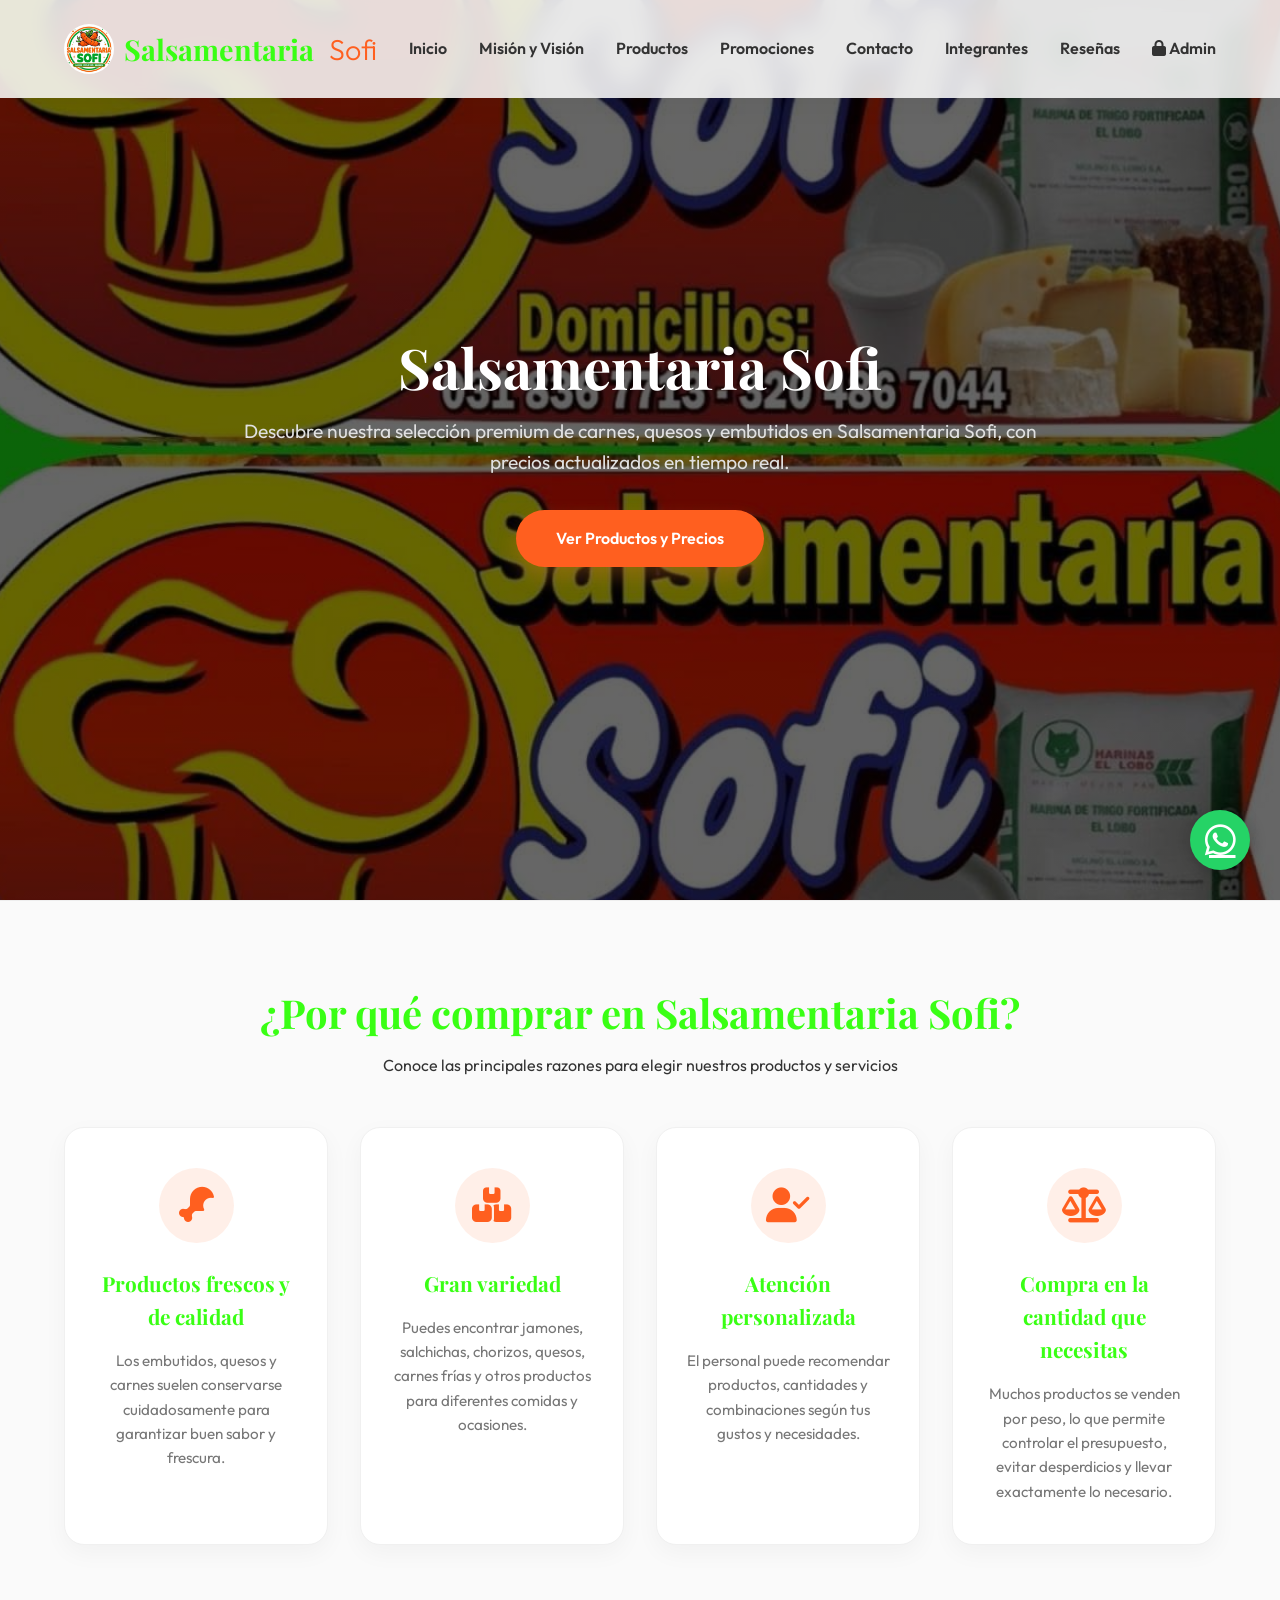
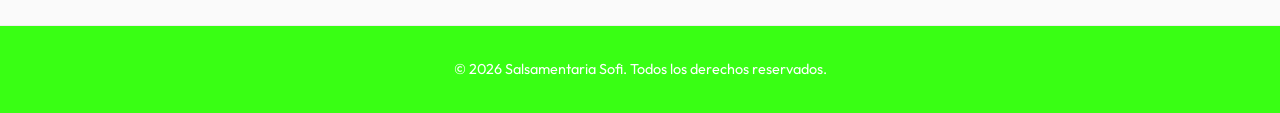
==== commit 7bf1976b: "Actualizacion desde memoria USB - proyecto tics" ====
--- a/index.html
+++ b/index.html
@@ -1,9 +1,19 @@
 <!DOCTYPE html>
 <html lang="es">
 <head>
+    <!-- Google tag (gtag.js) -->
+    <script async src="https://www.googletagmanager.com/gtag/js?id=G-DNZ9TEYHPW"></script>
+    <script>
+      window.dataLayer = window.dataLayer || [];
+      function gtag(){dataLayer.push(arguments);}
+      gtag('js', new Date());
+
+      gtag('config', 'G-DNZ9TEYHPW');
+    </script>
     <meta charset="UTF-8">
     <meta name="viewport" content="width=device-width, initial-scale=1.0">
-    <title>Desarrollo de una aplicación web informativa para la gestión comercial de una salsamentaria en Tocaima Cundinamarca</title>
+    <title>Salsamentaria Sofi - Embutidos, Lácteos y Más</title>
+    <link rel="icon" href="Logo/Favicon.jpeg" type="image/jpeg">
     <link rel="stylesheet" href="css/styles.css">
     <link href="https://fonts.googleapis.com/css2?family=Outfit:wght@300;400;600;800&family=Playfair+Display:wght@700&display=swap" rel="stylesheet">
     <link rel="stylesheet" href="https://cdnjs.cloudflare.com/ajax/libs/font-awesome/6.4.0/css/all.min.css">
@@ -11,7 +21,10 @@
 <body>
     <!-- Navbar -->
     <nav class="navbar">
-        <div class="logo">Salsamentaria<span>Sofi</span></div>
+        <div class="logo" style="display: flex; align-items: center; gap: 10px;">
+            <img src="Logo/Favicon.jpeg" alt="Salsamentaria Sofi" style="height: 50px; border-radius: 50%;">
+            Salsamentaria<span>Sofi</span>
+        </div>
         <ul class="nav-links">
             <li><a href="index.html">Inicio</a></li>
             <li><a href="html/nosotros.html">Misión y Visión</a></li>
@@ -20,6 +33,7 @@
             <li><a href="html/contacto.html">Contacto</a></li>
             <li><a href="html/integrantes.html">Integrantes</a></li>
             <li><a href="html/resenas.html">Reseñas</a></li>
+            <li><a href="html/admin.html" class="admin-nav-link"><i class="fas fa-lock"></i> Admin</a></li>
         </ul>
         <div class="hamburger">
             <i class="fas fa-bars"></i>
@@ -29,7 +43,7 @@
     <!-- Hero Section -->
     <header id="inicio" class="hero">
         <div class="hero-content">
-            <h1 style="font-size: 3rem;">Desarrollo de una aplicación web informativa para la gestión comercial de una salsamentaria en Tocaima, Cundinamarca</h1>
+            <h1 style="font-size: 3.5rem;">Salsamentaria Sofi</h1>
             <p>Descubre nuestra selección premium de carnes, quesos y embutidos en Salsamentaria Sofi, con precios actualizados en tiempo real.</p>
             <a href="html/productos.html" class="cta-btn">Ver Productos y Precios</a>
         </div>
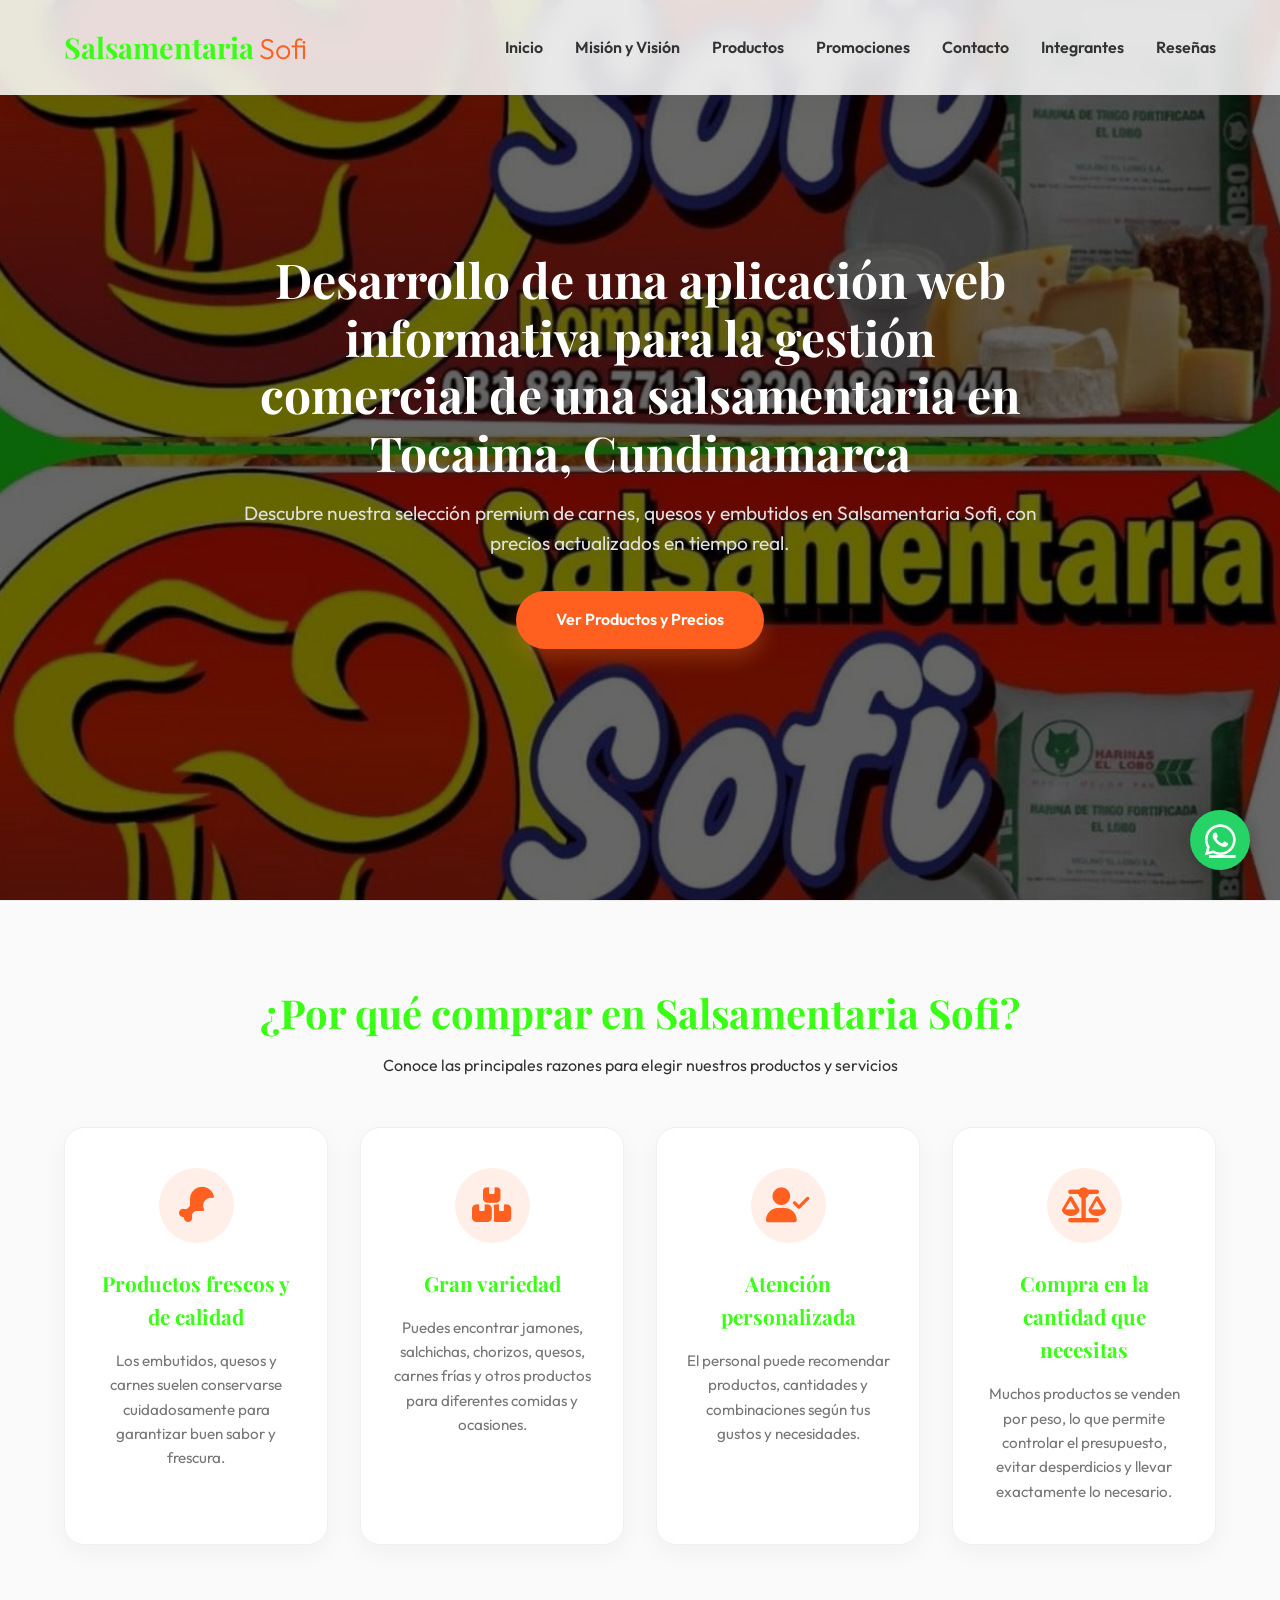
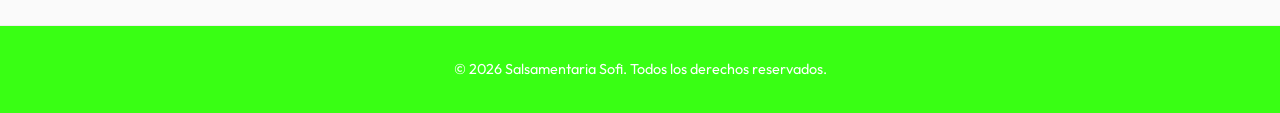
==== commit 436ea291: "Merge branch 'main' of https://github.com/nanezliseth413-star/Salsamentaria-Sofi" ====
--- a/index.html
+++ b/index.html
@@ -12,8 +12,7 @@
     </script>
     <meta charset="UTF-8">
     <meta name="viewport" content="width=device-width, initial-scale=1.0">
-    <title>Salsamentaria Sofi - Embutidos, Lácteos y Más</title>
-    <link rel="icon" href="Logo/Favicon.jpeg" type="image/jpeg">
+    <title>Desarrollo de una aplicación web informativa para la gestión comercial de una salsamentaria en Tocaima Cundinamarca</title>
     <link rel="stylesheet" href="css/styles.css">
     <link href="https://fonts.googleapis.com/css2?family=Outfit:wght@300;400;600;800&family=Playfair+Display:wght@700&display=swap" rel="stylesheet">
     <link rel="stylesheet" href="https://cdnjs.cloudflare.com/ajax/libs/font-awesome/6.4.0/css/all.min.css">
@@ -21,10 +20,7 @@
 <body>
     <!-- Navbar -->
     <nav class="navbar">
-        <div class="logo" style="display: flex; align-items: center; gap: 10px;">
-            <img src="Logo/Favicon.jpeg" alt="Salsamentaria Sofi" style="height: 50px; border-radius: 50%;">
-            Salsamentaria<span>Sofi</span>
-        </div>
+        <div class="logo">Salsamentaria<span>Sofi</span></div>
         <ul class="nav-links">
             <li><a href="index.html">Inicio</a></li>
             <li><a href="html/nosotros.html">Misión y Visión</a></li>
@@ -33,7 +29,6 @@
             <li><a href="html/contacto.html">Contacto</a></li>
             <li><a href="html/integrantes.html">Integrantes</a></li>
             <li><a href="html/resenas.html">Reseñas</a></li>
-            <li><a href="html/admin.html" class="admin-nav-link"><i class="fas fa-lock"></i> Admin</a></li>
         </ul>
         <div class="hamburger">
             <i class="fas fa-bars"></i>
@@ -43,7 +38,7 @@
     <!-- Hero Section -->
     <header id="inicio" class="hero">
         <div class="hero-content">
-            <h1 style="font-size: 3.5rem;">Salsamentaria Sofi</h1>
+            <h1 style="font-size: 3rem;">Desarrollo de una aplicación web informativa para la gestión comercial de una salsamentaria en Tocaima, Cundinamarca</h1>
             <p>Descubre nuestra selección premium de carnes, quesos y embutidos en Salsamentaria Sofi, con precios actualizados en tiempo real.</p>
             <a href="html/productos.html" class="cta-btn">Ver Productos y Precios</a>
         </div>
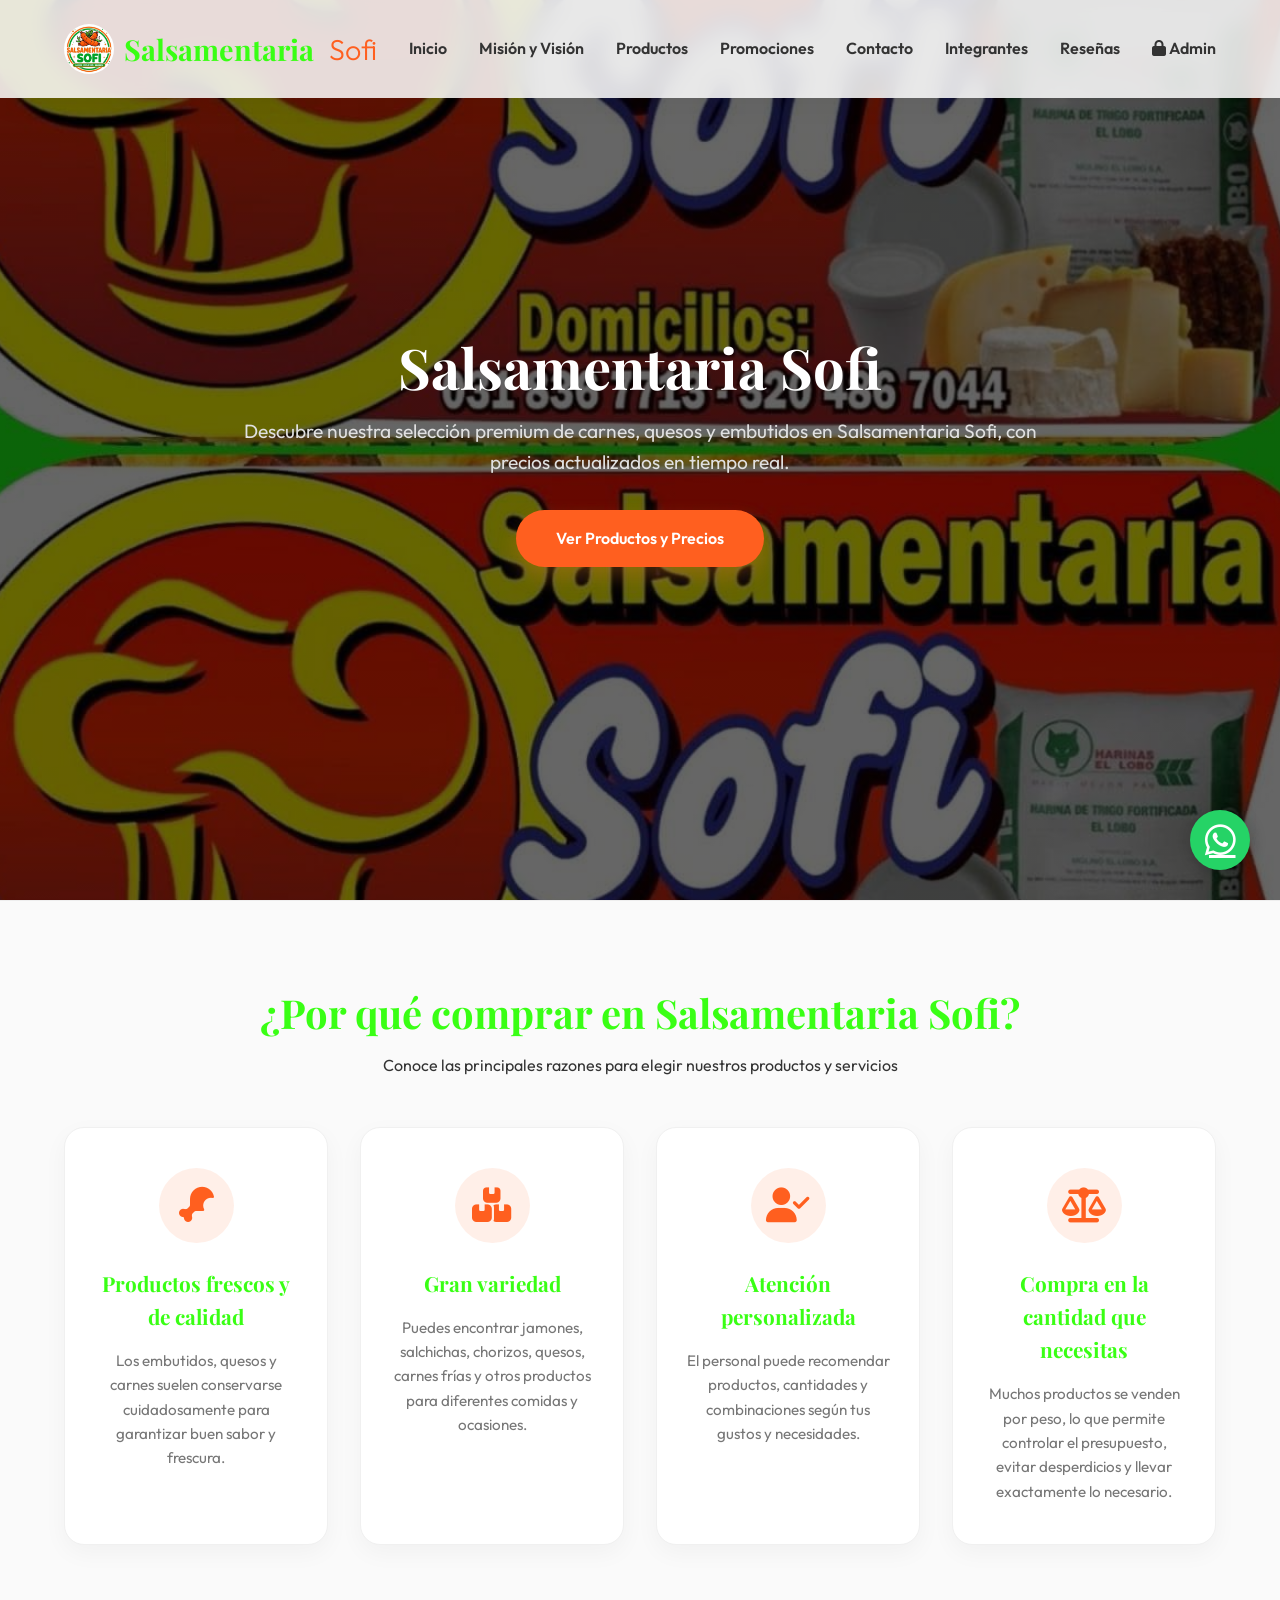
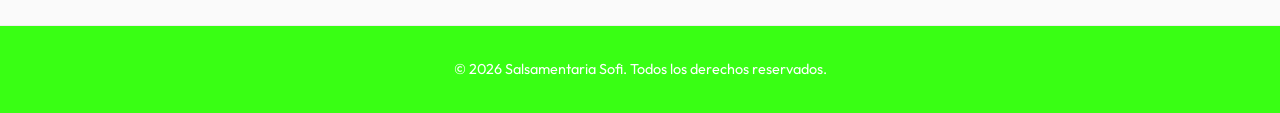
==== commit cb37232a: "Restaurar version correcta desde memoria USB" ====
--- a/index.html
+++ b/index.html
@@ -12,7 +12,8 @@
     </script>
     <meta charset="UTF-8">
     <meta name="viewport" content="width=device-width, initial-scale=1.0">
-    <title>Desarrollo de una aplicación web informativa para la gestión comercial de una salsamentaria en Tocaima Cundinamarca</title>
+    <title>Salsamentaria Sofi - Embutidos, Lácteos y Más</title>
+    <link rel="icon" href="Logo/Favicon.jpeg" type="image/jpeg">
     <link rel="stylesheet" href="css/styles.css">
     <link href="https://fonts.googleapis.com/css2?family=Outfit:wght@300;400;600;800&family=Playfair+Display:wght@700&display=swap" rel="stylesheet">
     <link rel="stylesheet" href="https://cdnjs.cloudflare.com/ajax/libs/font-awesome/6.4.0/css/all.min.css">
@@ -20,7 +21,10 @@
 <body>
     <!-- Navbar -->
     <nav class="navbar">
-        <div class="logo">Salsamentaria<span>Sofi</span></div>
+        <div class="logo" style="display: flex; align-items: center; gap: 10px;">
+            <img src="Logo/Favicon.jpeg" alt="Salsamentaria Sofi" style="height: 50px; border-radius: 50%;">
+            Salsamentaria<span>Sofi</span>
+        </div>
         <ul class="nav-links">
             <li><a href="index.html">Inicio</a></li>
             <li><a href="html/nosotros.html">Misión y Visión</a></li>
@@ -29,6 +33,7 @@
             <li><a href="html/contacto.html">Contacto</a></li>
             <li><a href="html/integrantes.html">Integrantes</a></li>
             <li><a href="html/resenas.html">Reseñas</a></li>
+            <li><a href="html/admin.html" class="admin-nav-link"><i class="fas fa-lock"></i> Admin</a></li>
         </ul>
         <div class="hamburger">
             <i class="fas fa-bars"></i>
@@ -38,7 +43,7 @@
     <!-- Hero Section -->
     <header id="inicio" class="hero">
         <div class="hero-content">
-            <h1 style="font-size: 3rem;">Desarrollo de una aplicación web informativa para la gestión comercial de una salsamentaria en Tocaima, Cundinamarca</h1>
+            <h1 style="font-size: 3.5rem;">Salsamentaria Sofi</h1>
             <p>Descubre nuestra selección premium de carnes, quesos y embutidos en Salsamentaria Sofi, con precios actualizados en tiempo real.</p>
             <a href="html/productos.html" class="cta-btn">Ver Productos y Precios</a>
         </div>
